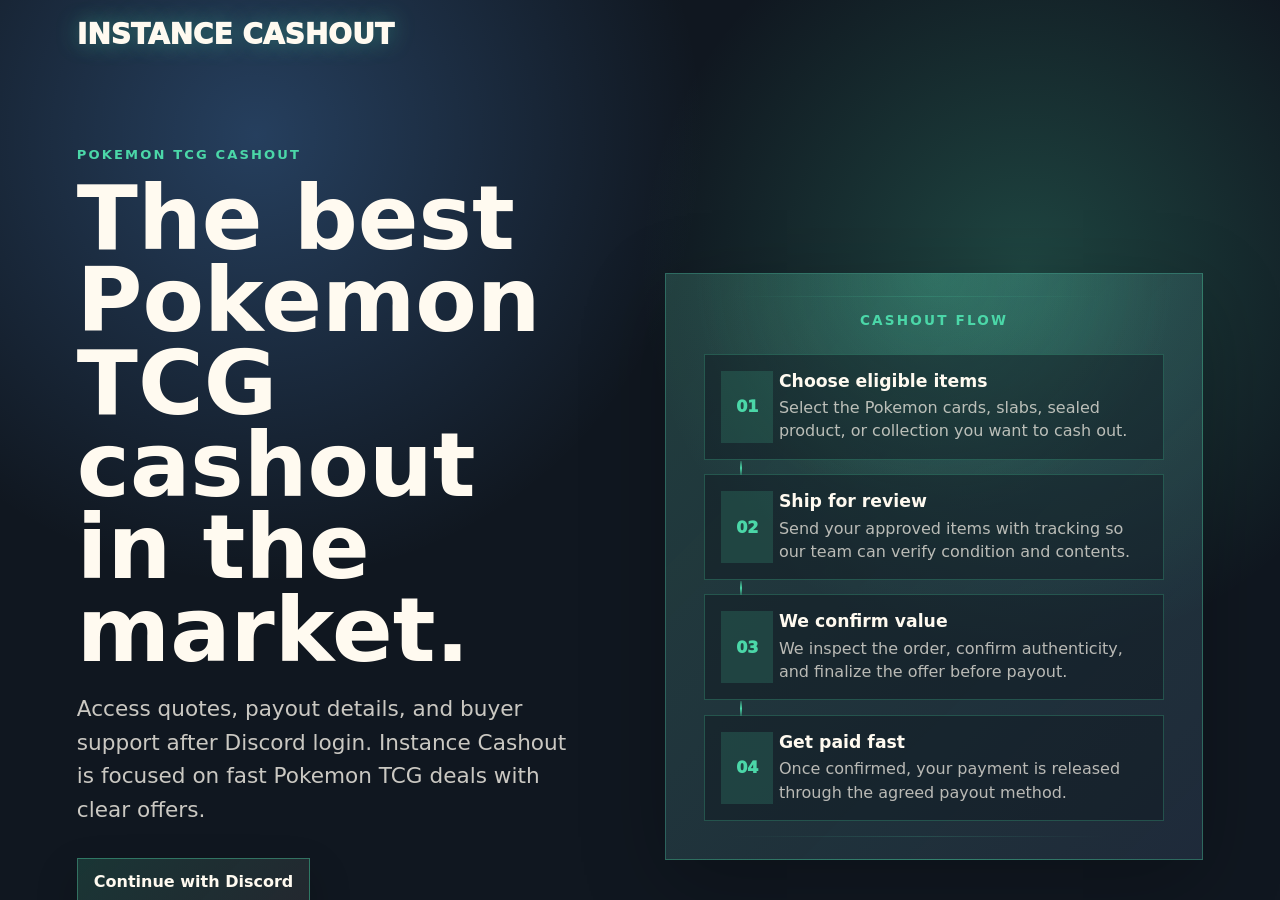
==== index.html @ a0ede812 "Add Discord account dashboard" ====
<!doctype html>
<html lang="en">
  <head>
    <meta charset="utf-8">
    <meta name="viewport" content="width=device-width, initial-scale=1">
    <title>Instance Cashout | Pokemon TCG Cashout</title>
    <meta
      name="description"
      content="Instance Cashout is built to be the best Pokemon TCG cashout in the market, with fast appraisals and clear payouts."
    >
    <link
      rel="icon"
      type="image/svg+xml"
      href="data:image/svg+xml,%3Csvg xmlns='http://www.w3.org/2000/svg' viewBox='0 0 64 64'%3E%3Crect width='64' height='64' rx='14' fill='%23101720'/%3E%3Cpath d='M18 14h22a6 6 0 0 1 6 6v28a6 6 0 0 1-6 6H18a6 6 0 0 1-6-6V20a6 6 0 0 1 6-6Z' fill='%23f2c14e'/%3E%3Cpath d='M24 10h22a6 6 0 0 1 6 6v28a6 6 0 0 1-6 6H24a6 6 0 0 1-6-6V16a6 6 0 0 1 6-6Z' fill='%234bd7a8'/%3E%3Cpath d='M27 20h16M27 31h20M27 42h12' stroke='%23101720' stroke-width='5' stroke-linecap='round'/%3E%3C/svg%3E"
    >
    <link rel="stylesheet" href="styles.css?v=19">
  </head>
  <body class="auth-locked">
    <section class="splash" id="login" aria-labelledby="loginTitle">
      <header class="splash-header">
        <a class="text-brand" href="#login" aria-label="Instance Cashout login">Instance Cashout</a>
      </header>
      <div class="splash-main">
        <div class="splash-card">
          <p class="eyebrow">Pokemon TCG cashout</p>
          <h1 id="loginTitle">The best Pokemon TCG cashout in the market.</h1>
          <p class="lead">
            Access quotes, payout details, and buyer support after Discord login.
            Instance Cashout is focused on fast Pokemon TCG deals with clear offers.
          </p>
          <button class="discord-button" id="discordLogin" type="button">
            Continue with Discord
          </button>
          <dl class="splash-metrics" aria-label="Instance Cashout community metrics">
            <div>
              <dt>2,132</dt>
              <dd>Members</dd>
            </div>
            <div>
              <dt>$2.3M</dt>
              <dd>Paid out</dd>
            </div>
          </dl>
          <p class="auth-status" id="authStatus" aria-live="polite"></p>
        </div>

        <aside class="splash-proof" aria-label="Instance Cashout flow preview">
          <div class="flow-preview">
            <p class="preview-kicker">Cashout flow</p>
            <ol class="flow-steps">
              <li>
                <span>01</span>
                <strong>Choose eligible items</strong>
                <p>Select the Pokemon cards, slabs, sealed product, or collection you want to cash out.</p>
              </li>
              <li>
                <span>02</span>
                <strong>Ship for review</strong>
                <p>Send your approved items with tracking so our team can verify condition and contents.</p>
              </li>
              <li>
                <span>03</span>
                <strong>We confirm value</strong>
                <p>We inspect the order, confirm authenticity, and finalize the offer before payout.</p>
              </li>
              <li>
                <span>04</span>
                <strong>Get paid fast</strong>
                <p>Once confirmed, your payment is released through the agreed payout method.</p>
              </li>
            </ol>
          </div>
        </aside>
      </div>
    </section>

    <header class="site-header app-shell">
      <a class="brand" href="#top" aria-label="Instance Cashout home">
        <span class="text-brand">Instance Cashout</span>
      </a>
      <nav aria-label="Primary navigation">
        <a href="#dashboard">Dashboard</a>
        <a href="#cards">Cards</a>
        <a href="#process">Process</a>
        <a href="#quote">Get a quote</a>
        <button class="logout-button" id="logoutButton" type="button">Log out</button>
      </nav>
    </header>

    <main id="top" class="app-shell">
      <section id="dashboard" class="dashboard-section">
        <div class="dashboard-heading">
          <div>
            <p class="eyebrow">Account dashboard</p>
            <h1>Welcome back, <span id="dashboardName">collector</span>.</h1>
            <p class="lead">
              Your Discord sign-in creates an Instance Cashout account on this browser.
              Quotes you prepare here stay attached to that Discord profile locally.
            </p>
          </div>
          <div class="profile-card" aria-label="Discord account">
            <img id="profileAvatar" alt="" class="profile-avatar">
            <div>
              <strong id="profileName">Discord account</strong>
              <span id="profileHandle">Not loaded yet</span>
            </div>
          </div>
        </div>

        <div class="dashboard-grid">
          <article class="dashboard-panel">
            <p class="panel-kicker">Account</p>
            <dl class="account-list">
              <div>
                <dt>Discord ID</dt>
                <dd id="accountDiscordId">Pending</dd>
              </div>
              <div>
                <dt>Account created</dt>
                <dd id="accountCreatedAt">Pending</dd>
              </div>
              <div>
                <dt>Last login</dt>
                <dd id="accountLastLogin">Pending</dd>
              </div>
            </dl>
          </article>

          <article class="dashboard-panel">
            <p class="panel-kicker">Cashout status</p>
            <div class="status-stack">
              <div>
                <strong>Account ready</strong>
                <span>Discord profile connected</span>
              </div>
              <div>
                <strong>Quote intake</strong>
                <span>Prepare a quote request below</span>
              </div>
              <div>
                <strong>Payout setup</strong>
                <span>Confirmed after item review</span>
              </div>
            </div>
          </article>

          <article class="dashboard-panel quote-history-panel">
            <div class="panel-header">
              <p class="panel-kicker">Saved quote drafts</p>
              <button class="text-button" id="clearDrafts" type="button">Clear</button>
            </div>
            <ol class="quote-history" id="quoteHistory">
              <li>No quote drafts yet.</li>
            </ol>
          </article>
        </div>
      </section>

      <section class="hero">
        <div class="hero-copy">
          <p class="eyebrow">Best Pokemon TCG cashout</p>
          <h1>The fastest way to cash out Pokemon cards.</h1>
          <p class="lead">
            Instance Cashout is built to be the best Pokemon TCG cashout in the market,
            giving collectors straight appraisals, clear offers, and quick payouts.
          </p>
          <div class="hero-actions">
            <a class="button primary" href="#quote">Start a quote</a>
            <a class="button secondary" href="#cards">See what we buy</a>
          </div>
          <dl class="stats" aria-label="Service highlights">
            <div>
              <dt>Same day</dt>
              <dd>initial review</dd>
            </div>
            <div>
              <dt>Raw or graded</dt>
              <dd>single cards and lots</dd>
            </div>
            <div>
              <dt>Clear offers</dt>
              <dd>market-based pricing</dd>
            </div>
          </dl>
        </div>

        <div class="hero-visual" aria-label="Trading cards ready for appraisal">
          <div class="counter-scene">
            <div class="cash-stack">
              <span></span><span></span><span></span><span></span>
            </div>
            <div class="slab slab-one">
              <span class="grade">10</span>
              <span class="art"></span>
            </div>
            <div class="slab slab-two">
              <span class="grade">9.5</span>
              <span class="art"></span>
            </div>
            <div class="slab slab-three">
              <span class="grade">8.5</span>
              <span class="art"></span>
            </div>
            <div class="payout-phone">
              <span class="check">&#10003;</span>
              <strong>Payout ready</strong>
              <small>$1,250.00</small>
            </div>
          </div>
        </div>
      </section>

      <section id="cards" class="section">
        <div class="section-heading">
          <p class="eyebrow">What we buy</p>
          <h2>Pokemon first, with support for other major TCG collections.</h2>
        </div>
        <div class="card-grid">
          <article class="buy-card pokemon">
            <h3>Pokemon</h3>
            <p>Vintage holos, modern chase cards, sealed boxes, slabs, promos, and full collections.</p>
          </article>
          <article class="buy-card one-piece">
            <h3>One Piece</h3>
            <p>Manga rares, leaders, alternate arts, sealed product, tournament cards, and bulk lots.</p>
          </article>
          <article class="buy-card league">
            <h3>League of Legends</h3>
            <p>Collectible cards, promos, limited releases, and related gaming-card inventory.</p>
          </article>
          <article class="buy-card magic">
            <h3>Magic</h3>
            <p>Reserved List, Commander staples, foils, graded cards, sealed boxes, and binders.</p>
          </article>
        </div>
      </section>

      <section id="process" class="process section">
        <div class="section-heading">
          <p class="eyebrow">How it works</p>
          <h2>A simple cashout flow from photos to payout.</h2>
        </div>
        <ol class="steps">
          <li>
            <span>01</span>
            <h3>Send photos</h3>
            <p>Share clear front and back photos, card names, condition notes, and any grading labels.</p>
          </li>
          <li>
            <span>02</span>
            <h3>Get an offer</h3>
            <p>We compare current market comps, condition, demand, and collection size before quoting.</p>
          </li>
          <li>
            <span>03</span>
            <h3>Cash out</h3>
            <p>Accept the offer and choose an in-person meetup or shipment review before payout.</p>
          </li>
        </ol>
      </section>

      <section id="quote" class="quote-section">
        <div>
          <p class="eyebrow">Get a quote</p>
          <h2>Tell us what you want to cash out.</h2>
          <p>
            Add the game, approximate value, and how many cards you have. The form prepares a message
            you can send from your preferred contact app.
          </p>
        </div>

        <form class="quote-form" id="quoteForm">
          <label>
            Card type
            <select id="cardType" name="cardType">
              <option>Pokemon</option>
              <option>One Piece</option>
              <option>League of Legends</option>
              <option>Magic</option>
              <option>Mixed collection</option>
            </select>
          </label>
          <label>
            Collection size
            <input id="collectionSize" name="collectionSize" type="text" placeholder="Example: 12 slabs, 80 raw cards">
          </label>
          <label>
            Estimated value
            <input id="estimatedValue" name="estimatedValue" type="text" placeholder="Example: $500-$1,000">
          </label>
          <label>
            Notes
            <textarea id="notes" name="notes" rows="4" placeholder="List standout cards, condition, grades, or sealed items."></textarea>
          </label>
          <button class="button primary" type="submit">Prepare message</button>
          <output id="messageOutput" class="message-output" aria-live="polite"></output>
        </form>
      </section>
    </main>

    <script src="script.js"></script>
  </body>
</html>
---- styles.css ----
:root {
  --ink: #101720;
  --panel: #172231;
  --muted: #657184;
  --paper: #f6f2ea;
  --line: rgba(16, 23, 32, 0.16);
  --gold: #f2c14e;
  --green: #4bd7a8;
  --red: #f06a5b;
  --blue: #5ea7ff;
  --white: #fffaf0;
  color: var(--ink);
  font-family: Inter, ui-sans-serif, system-ui, -apple-system, BlinkMacSystemFont, "Segoe UI", sans-serif;
  font-size: 16px;
}

* {
  box-sizing: border-box;
}

html {
  scroll-behavior: smooth;
}

body {
  margin: 0;
  background:
    radial-gradient(circle at top left, rgba(75, 215, 168, 0.22), transparent 30rem),
    linear-gradient(180deg, #fffaf0 0%, #f6f2ea 48%, #101720 48%, #101720 100%);
}

body.auth-locked {
  background:
    radial-gradient(circle at 20% 15%, rgba(94, 167, 255, 0.28), transparent 28rem),
    radial-gradient(circle at 80% 30%, rgba(75, 215, 168, 0.24), transparent 24rem),
    #101720;
  height: 100vh;
  overflow: hidden;
}

a {
  color: inherit;
  text-decoration: none;
}

.app-shell {
  display: block;
}

body.auth-locked .app-shell {
  display: none;
}

.splash {
  align-items: flex-start;
  color: var(--white);
  display: none;
  flex-direction: column;
  height: 100vh;
  overflow: hidden;
  padding: 1.15rem 6vw 6vw;
}

body.auth-locked .splash {
  display: flex;
}

.splash-header {
  align-items: center;
  display: flex;
  gap: clamp(1rem, 4vw, 3rem);
  justify-content: flex-start;
  margin-bottom: clamp(3rem, 8vw, 6rem);
  width: 100%;
}

.splash-main {
  align-items: center;
  display: grid;
  flex: 1;
  gap: clamp(3rem, 6vw, 6rem);
  grid-template-columns: minmax(0, 0.95fr) minmax(420px, 1fr);
  width: 100%;
}

.splash-card {
  max-width: 820px;
}

.splash .eyebrow {
  color: var(--green);
}

.splash h1 {
  max-width: 12ch;
}

.splash .lead {
  color: rgba(255, 250, 240, 0.78);
  margin-bottom: 2rem;
}

.splash-metrics {
  display: grid;
  gap: 0.8rem;
  grid-template-columns: repeat(2, minmax(0, 150px));
  margin: 1.25rem 0 0;
}

.splash-metrics div {
  border-left: 3px solid var(--green);
  padding-left: 0.85rem;
}

.splash-metrics dt {
  color: var(--white);
  font-size: 1.35rem;
  font-weight: 950;
}

.splash-metrics dd {
  color: rgba(255, 250, 240, 0.62);
  font-size: 0.9rem;
  margin: 0.15rem 0 0;
}

.splash-proof {
  align-self: center;
  align-items: center;
  display: flex;
  justify-content: center;
  justify-self: center;
  max-width: 760px;
  min-height: 560px;
  width: 100%;
}

.flow-preview {
  background:
    radial-gradient(circle at top, rgba(75, 215, 168, 0.2), transparent 15rem),
    linear-gradient(135deg, rgba(75, 215, 168, 0.16), rgba(94, 167, 255, 0.08)),
    rgba(255, 250, 240, 0.04);
  border: 1px solid rgba(75, 215, 168, 0.32);
  box-shadow: 0 24px 80px rgba(0, 0, 0, 0.24);
  min-height: 520px;
  overflow: hidden;
  padding: clamp(1.6rem, 3vw, 2.5rem);
  position: relative;
  width: min(100%, 620px);
}

.flow-preview::before,
.flow-preview::after {
  background: linear-gradient(90deg, transparent, rgba(75, 215, 168, 0.22), transparent);
  content: "";
  height: 1px;
  left: 12%;
  opacity: 0.8;
  position: absolute;
  right: 18%;
}

.flow-preview::before {
  top: 1.4rem;
}

.flow-preview::after {
  bottom: 1.4rem;
}

.preview-kicker {
  color: var(--green);
  font-size: 0.85rem;
  font-weight: 900;
  letter-spacing: 0.16em;
  margin: 0 0 1.6rem;
  text-align: center;
  text-transform: uppercase;
}

.flow-steps {
  counter-reset: flow;
  display: grid;
  gap: 0.9rem;
  list-style: none;
  margin: 0;
  padding: 0;
}

.flow-steps li {
  background: rgba(16, 23, 32, 0.48);
  border: 1px solid rgba(75, 215, 168, 0.26);
  display: grid;
  gap: 0.35rem;
  grid-template-columns: 52px minmax(0, 1fr);
  padding: 1rem;
  position: relative;
  animation: flowStepPulse 8s ease-in-out infinite;
}

.flow-steps li + li::before {
  background: linear-gradient(180deg, rgba(75, 215, 168, 0.2), var(--green), rgba(75, 215, 168, 0.2));
  content: "";
  height: 0.9rem;
  left: 35px;
  position: absolute;
  top: -0.9rem;
  width: 2px;
  animation: flowConnectorPulse 8s ease-in-out infinite;
}

.flow-steps span {
  align-items: center;
  background: rgba(75, 215, 168, 0.16);
  color: var(--green);
  display: flex;
  font-weight: 950;
  grid-row: span 2;
  justify-content: center;
  min-height: 52px;
  transition: background 160ms ease, color 160ms ease;
}

.flow-steps strong {
  color: var(--white);
  font-size: 1.08rem;
}

.flow-steps p {
  color: rgba(255, 250, 240, 0.7);
  line-height: 1.45;
  margin: 0;
}

.flow-steps li:nth-child(2),
.flow-steps li:nth-child(2)::before {
  animation-delay: 2s;
}

.flow-steps li:nth-child(3),
.flow-steps li:nth-child(3)::before {
  animation-delay: 4s;
}

.flow-steps li:nth-child(4),
.flow-steps li:nth-child(4)::before {
  animation-delay: 6s;
}

@keyframes flowStepPulse {
  0%,
  18% {
    background: rgba(75, 215, 168, 0.16);
    border-color: rgba(75, 215, 168, 0.82);
    box-shadow: 0 0 34px rgba(75, 215, 168, 0.12);
    transform: translateX(0);
  }

  24%,
  100% {
    background: rgba(16, 23, 32, 0.48);
    border-color: rgba(75, 215, 168, 0.26);
    box-shadow: none;
    transform: translateX(0);
  }
}

@keyframes flowConnectorPulse {
  0%,
  18% {
    opacity: 1;
    box-shadow: 0 0 18px rgba(75, 215, 168, 0.45);
  }

  24%,
  100% {
    opacity: 0.55;
    box-shadow: none;
  }
}

@media (prefers-reduced-motion: reduce) {
  .flow-steps li,
  .flow-steps li + li::before {
    animation: none;
  }
}
.discord-button {
  align-items: center;
  background:
    linear-gradient(135deg, rgba(75, 215, 168, 0.16), rgba(255, 250, 240, 0.08)),
    rgba(16, 23, 32, 0.9);
  border: 1px solid rgba(75, 215, 168, 0.42);
  box-shadow: 0 18px 42px rgba(0, 0, 0, 0.24);
  color: var(--white);
  cursor: pointer;
  display: inline-flex;
  font: inherit;
  font-weight: 900;
  gap: 0.75rem;
  justify-content: center;
  min-height: 48px;
  overflow: hidden;
  padding: 0.75rem 1rem;
  position: relative;
  transition: border-color 160ms ease, box-shadow 160ms ease, transform 160ms ease;
}

.discord-button::after {
  background:
    linear-gradient(90deg, transparent, rgba(75, 215, 168, 0.18), transparent),
    rgba(255, 255, 255, 0.04);
  content: "";
  inset: 0;
  opacity: 0;
  position: absolute;
  transition: opacity 160ms ease;
}

.discord-button:hover::after,
.discord-button:focus-visible::after,
.discord-button.is-selected::after {
  opacity: 1;
}

.discord-button:hover {
  border-color: rgba(75, 215, 168, 0.82);
  box-shadow: 0 22px 50px rgba(75, 215, 168, 0.16);
}

.discord-button:active {
  transform: translateY(1px);
}

.discord-button:active::after {
  background: rgba(75, 215, 168, 0.16);
  opacity: 1;
}

.discord-button > * {
  position: relative;
  z-index: 1;
}

.auth-status {
  color: rgba(255, 250, 240, 0.72);
  line-height: 1.55;
  margin: 1rem 0 0;
  max-width: 56ch;
}

.site-header {
  align-items: center;
  background: rgba(255, 250, 240, 0.9);
  border-bottom: 1px solid var(--line);
  backdrop-filter: blur(16px);
  display: flex;
  gap: clamp(1.2rem, 4vw, 3rem);
  justify-content: flex-start;
  min-height: 72px;
  padding: 0.6rem 6vw;
  position: sticky;
  top: 0;
  z-index: 10;
}

.brand {
  align-items: center;
  display: inline-flex;
  font-weight: 800;
  gap: 0.75rem;
  flex: 0 0 auto;
}

.text-brand {
  color: var(--ink);
  font-size: clamp(1.25rem, 2.4vw, 1.75rem);
  font-weight: 950;
  letter-spacing: 0;
  text-transform: uppercase;
}

.splash-header .text-brand {
  color: var(--white);
  text-shadow: 0 0 22px rgba(75, 215, 168, 0.45);
}

.brand-mark {
  align-items: center;
  background: var(--ink);
  border: 2px solid var(--gold);
  color: var(--gold);
  display: inline-flex;
  height: 40px;
  justify-content: center;
  width: 40px;
}

nav {
  align-items: center;
  display: flex;
  gap: clamp(0.9rem, 2vw, 1.5rem);
}

nav a {
  color: #344054;
  font-weight: 700;
  font-size: 0.95rem;
}

.logout-button {
  background: transparent;
  border: 0;
  color: #344054;
  cursor: pointer;
  font: inherit;
  font-size: 0.95rem;
  font-weight: 700;
  padding: 0;
}

.dashboard-section {
  background:
    linear-gradient(180deg, rgba(255, 250, 240, 0.96), rgba(246, 242, 234, 0.98)),
    var(--paper);
  padding: clamp(3rem, 6vw, 5rem) 6vw;
}

.dashboard-heading {
  align-items: end;
  display: grid;
  gap: 2rem;
  grid-template-columns: minmax(0, 1fr) minmax(280px, 360px);
}

.dashboard-heading h1 {
  font-size: clamp(2.4rem, 5vw, 4.8rem);
  max-width: 14ch;
}

.profile-card {
  align-items: center;
  background: var(--white);
  border: 1px solid var(--line);
  display: flex;
  gap: 1rem;
  min-height: 104px;
  padding: 1rem;
}

.profile-avatar {
  background: var(--ink);
  border: 3px solid var(--green);
  border-radius: 50%;
  height: 72px;
  object-fit: cover;
  width: 72px;
}

.profile-card strong,
.profile-card span {
  display: block;
}

.profile-card strong {
  font-size: 1.1rem;
}

.profile-card span {
  color: var(--muted);
  margin-top: 0.25rem;
  overflow-wrap: anywhere;
}

.dashboard-grid {
  display: grid;
  gap: 1rem;
  grid-template-columns: minmax(0, 0.9fr) minmax(0, 0.9fr) minmax(320px, 1.2fr);
  margin-top: 2rem;
}

.dashboard-panel {
  background: var(--white);
  border: 1px solid var(--line);
  min-height: 260px;
  padding: 1.25rem;
}

.panel-kicker {
  color: #b26019;
  font-size: 0.78rem;
  font-weight: 950;
  letter-spacing: 0.16em;
  margin-bottom: 1rem;
  text-transform: uppercase;
}

.panel-header {
  align-items: center;
  display: flex;
  gap: 1rem;
  justify-content: space-between;
}

.text-button {
  background: transparent;
  border: 0;
  color: #344054;
  cursor: pointer;
  font: inherit;
  font-size: 0.9rem;
  font-weight: 900;
  padding: 0;
}

.account-list {
  display: grid;
  gap: 1rem;
  margin: 0;
}

.account-list div {
  border-left: 4px solid var(--green);
  padding-left: 0.9rem;
}

.account-list dt {
  color: var(--muted);
  font-size: 0.82rem;
  font-weight: 900;
  text-transform: uppercase;
}

.account-list dd {
  font-weight: 900;
  margin: 0.25rem 0 0;
  overflow-wrap: anywhere;
}

.status-stack {
  display: grid;
  gap: 0.85rem;
}

.status-stack div {
  background: #eef8f4;
  border: 1px solid rgba(75, 215, 168, 0.34);
  padding: 0.95rem;
}

.status-stack strong,
.status-stack span {
  display: block;
}

.status-stack span {
  color: #344054;
  line-height: 1.45;
  margin-top: 0.25rem;
}

.quote-history {
  display: grid;
  gap: 0.75rem;
  list-style: none;
  margin: 0;
  padding: 0;
}

.quote-history li {
  background: #f8fafc;
  border: 1px solid rgba(16, 23, 32, 0.1);
  color: var(--muted);
  line-height: 1.45;
  padding: 0.85rem;
}

.quote-history strong,
.quote-history span {
  display: block;
}

.quote-history strong {
  color: var(--ink);
  margin-bottom: 0.25rem;
}

.hero {
  display: grid;
  gap: clamp(2rem, 5vw, 5rem);
  grid-template-columns: minmax(0, 1fr) minmax(320px, 0.92fr);
  min-height: calc(100vh - 72px);
  padding: clamp(3rem, 7vw, 6rem) 6vw 4rem;
}

.hero-copy {
  align-self: center;
  max-width: 720px;
}

.eyebrow {
  color: #b26019;
  font-size: 0.82rem;
  font-weight: 900;
  letter-spacing: 0.16em;
  margin: 0 0 0.9rem;
  text-transform: uppercase;
}

h1,
h2,
h3,
p {
  margin-top: 0;
}

h1 {
  font-size: clamp(3rem, 7vw, 6.6rem);
  letter-spacing: 0;
  line-height: 0.92;
  margin-bottom: 1.3rem;
}

h2 {
  font-size: clamp(2rem, 4vw, 3.8rem);
  line-height: 1;
  margin-bottom: 1rem;
}

h3 {
  font-size: 1.25rem;
  margin-bottom: 0.65rem;
}

.lead {
  color: #344054;
  font-size: clamp(1.08rem, 2vw, 1.35rem);
  line-height: 1.55;
  max-width: 58ch;
}

.hero-actions {
  display: flex;
  flex-wrap: wrap;
  gap: 0.85rem;
  margin: 2rem 0;
}

.button {
  border: 2px solid var(--ink);
  display: inline-flex;
  font-weight: 900;
  justify-content: center;
  min-height: 48px;
  padding: 0.85rem 1.1rem;
}

.button.primary {
  background: var(--ink);
  color: var(--white);
}

.button.secondary {
  background: transparent;
}

.stats {
  display: grid;
  gap: 0.9rem;
  grid-template-columns: repeat(3, minmax(0, 1fr));
  margin: 0;
  max-width: 640px;
}

.stats div {
  border-left: 4px solid var(--gold);
  padding-left: 0.9rem;
}

.stats dt {
  font-weight: 900;
}

.stats dd {
  color: var(--muted);
  margin: 0.25rem 0 0;
}

.hero-visual {
  align-items: center;
  display: flex;
  min-height: 520px;
}

.counter-scene {
  aspect-ratio: 4 / 5;
  background:
    linear-gradient(135deg, rgba(255, 255, 255, 0.3), rgba(255, 255, 255, 0)),
    linear-gradient(160deg, #253349, #101720 54%, #0b1018);
  border: 1px solid rgba(255, 255, 255, 0.18);
  box-shadow: 0 30px 80px rgba(16, 23, 32, 0.32);
  overflow: hidden;
  position: relative;
  width: min(100%, 560px);
}

.counter-scene::before {
  background:
    linear-gradient(90deg, transparent, rgba(255, 255, 255, 0.08), transparent),
    repeating-linear-gradient(90deg, rgba(255, 255, 255, 0.06) 0 1px, transparent 1px 76px);
  content: "";
  inset: 0;
  position: absolute;
}

.slab {
  background: rgba(255, 255, 255, 0.82);
  border: 8px solid rgba(255, 255, 255, 0.35);
  box-shadow: 0 18px 36px rgba(0, 0, 0, 0.35);
  height: 48%;
  padding: 0.55rem;
  position: absolute;
  width: 31%;
}

.slab .grade {
  background: #fff;
  border-bottom: 3px solid var(--red);
  display: block;
  font-weight: 900;
  padding: 0.28rem 0.4rem;
  text-align: right;
}

.slab .art {
  background:
    radial-gradient(circle at 35% 30%, rgba(255, 255, 255, 0.7), transparent 22%),
    linear-gradient(135deg, var(--blue), var(--green) 45%, var(--gold));
  display: block;
  height: calc(100% - 2.1rem);
  margin-top: 0.45rem;
}

.slab-one {
  left: 7%;
  top: 19%;
  transform: rotate(-9deg);
}

.slab-two {
  left: 34%;
  top: 11%;
  transform: rotate(4deg);
}

.slab-three {
  right: 8%;
  top: 24%;
  transform: rotate(10deg);
}

.cash-stack {
  bottom: 13%;
  left: 8%;
  position: absolute;
  width: 44%;
}

.cash-stack span {
  background: linear-gradient(90deg, #c8e6c9, #f8fff1 48%, #8fb996);
  border: 2px solid rgba(16, 23, 32, 0.18);
  display: block;
  height: 28px;
  margin-top: -8px;
}

.payout-phone {
  align-items: center;
  background: #f8fafc;
  bottom: 11%;
  box-shadow: 0 20px 48px rgba(0, 0, 0, 0.45);
  color: var(--ink);
  display: flex;
  flex-direction: column;
  gap: 0.35rem;
  justify-content: center;
  min-height: 210px;
  padding: 1rem;
  position: absolute;
  right: 9%;
  width: 29%;
}

.check {
  align-items: center;
  background: var(--green);
  border-radius: 50%;
  color: var(--ink);
  display: inline-flex;
  font-size: 1.7rem;
  font-weight: 900;
  height: 52px;
  justify-content: center;
  width: 52px;
}

.section {
  padding: 5rem 6vw;
}

.section-heading {
  max-width: 760px;
}

.card-grid {
  display: grid;
  gap: 1rem;
  grid-template-columns: repeat(4, minmax(0, 1fr));
  margin-top: 2rem;
}

.buy-card {
  background: var(--white);
  border: 1px solid var(--line);
  min-height: 240px;
  padding: 1.35rem;
  position: relative;
}

.buy-card::after {
  bottom: 1.15rem;
  content: "";
  height: 8px;
  left: 1.35rem;
  position: absolute;
  width: 70px;
}

.buy-card p,
.steps p,
.quote-section p {
  color: var(--muted);
  line-height: 1.6;
}

.pokemon::after { background: var(--gold); }
.one-piece::after { background: var(--red); }
.league::after { background: var(--blue); }
.magic::after { background: var(--green); }

.process {
  background: var(--ink);
  color: var(--white);
}

.process .eyebrow {
  color: var(--gold);
}

.steps {
  display: grid;
  gap: 1rem;
  grid-template-columns: repeat(3, minmax(0, 1fr));
  list-style: none;
  margin: 2rem 0 0;
  padding: 0;
}

.steps li {
  border: 1px solid rgba(255, 255, 255, 0.16);
  min-height: 230px;
  padding: 1.35rem;
}

.steps span {
  color: var(--gold);
  display: block;
  font-weight: 900;
  margin-bottom: 2.5rem;
}

.quote-section {
  background: var(--paper);
  display: grid;
  gap: 3rem;
  grid-template-columns: minmax(0, 0.8fr) minmax(320px, 1fr);
  padding: 5rem 6vw;
}

.quote-form {
  background: var(--white);
  border: 1px solid var(--line);
  display: grid;
  gap: 1rem;
  padding: clamp(1.2rem, 3vw, 2rem);
}

label {
  color: #344054;
  display: grid;
  font-weight: 800;
  gap: 0.45rem;
}

input,
select,
textarea {
  background: #fff;
  border: 1px solid rgba(16, 23, 32, 0.24);
  color: var(--ink);
  font: inherit;
  min-height: 46px;
  padding: 0.8rem 0.9rem;
  width: 100%;
}

textarea {
  resize: vertical;
}

.message-output {
  background: #eef8f4;
  border-left: 4px solid var(--green);
  color: #174134;
  display: none;
  line-height: 1.55;
  padding: 1rem;
  white-space: pre-wrap;
}

.message-output.visible {
  display: block;
}

@media (max-width: 960px) {
  .hero,
  .quote-section,
  .splash-main,
  .dashboard-heading {
    grid-template-columns: 1fr;
  }

  .hero {
    min-height: auto;
  }

  .hero-visual {
    min-height: 420px;
  }

  .card-grid,
  .steps,
  .dashboard-grid {
    grid-template-columns: repeat(2, minmax(0, 1fr));
  }

  .quote-history-panel {
    grid-column: 1 / -1;
  }
}

@media (max-width: 680px) {
  .site-header {
    align-items: center;
    gap: 0.9rem;
    overflow-x: auto;
    padding-bottom: 1rem;
    padding-top: 1rem;
  }

  nav {
    flex-wrap: wrap;
    gap: 0.85rem;
  }

  .splash-header {
    align-items: flex-start;
    flex-direction: column;
    margin-bottom: 3rem;
  }

  .splash-proof {
    min-height: auto;
  }

  .hero {
    padding-top: 2.5rem;
  }

  .stats,
  .card-grid,
  .steps,
  .dashboard-grid {
    grid-template-columns: 1fr;
  }

  .quote-history-panel {
    grid-column: auto;
  }

  .counter-scene {
    aspect-ratio: 1 / 1.18;
  }

  .payout-phone {
    min-height: 160px;
  }
}
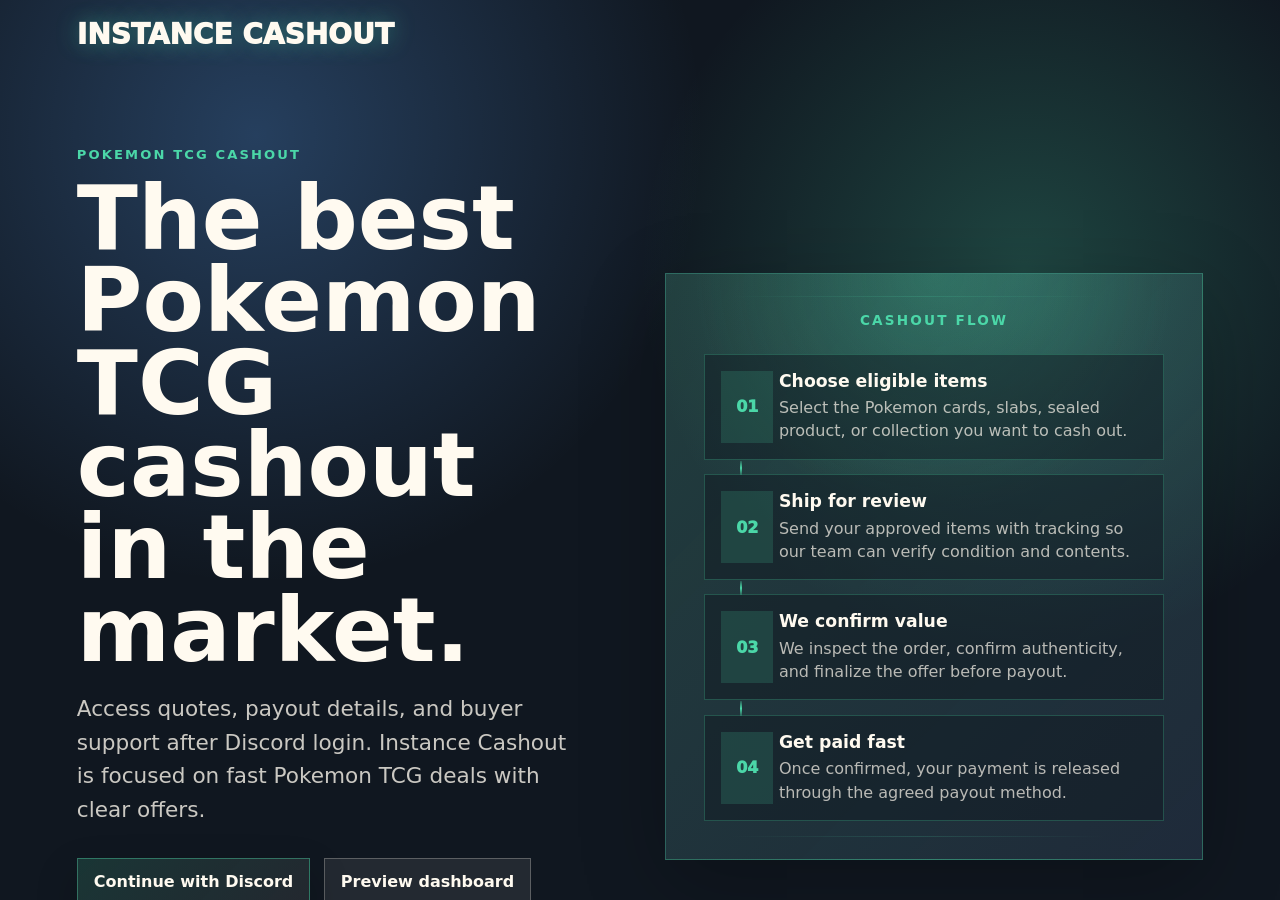
==== commit f302db82: "Add dashboard preview mode" ====
--- a/index.html
+++ b/index.html
@@ -28,9 +28,14 @@
             Access quotes, payout details, and buyer support after Discord login.
             Instance Cashout is focused on fast Pokemon TCG deals with clear offers.
           </p>
-          <button class="discord-button" id="discordLogin" type="button">
-            Continue with Discord
-          </button>
+          <div class="login-actions">
+            <button class="discord-button" id="discordLogin" type="button">
+              Continue with Discord
+            </button>
+            <button class="preview-button" id="previewDashboard" type="button">
+              Preview dashboard
+            </button>
+          </div>
           <dl class="splash-metrics" aria-label="Instance Cashout community metrics">
             <div>
               <dt>2,132</dt>
--- a/styles.css
+++ b/styles.css
@@ -285,6 +285,13 @@
     animation: none;
   }
 }
+
+.login-actions {
+  display: flex;
+  flex-wrap: wrap;
+  gap: 0.85rem;
+}
+
 .discord-button {
   align-items: center;
   background:
@@ -340,6 +347,22 @@
 .discord-button > * {
   position: relative;
   z-index: 1;
+}
+
+.preview-button {
+  background: rgba(255, 250, 240, 0.08);
+  border: 1px solid rgba(255, 250, 240, 0.26);
+  color: var(--white);
+  cursor: pointer;
+  font: inherit;
+  font-weight: 900;
+  min-height: 48px;
+  padding: 0.75rem 1rem;
+}
+
+.preview-button:hover,
+.preview-button:focus-visible {
+  border-color: rgba(255, 250, 240, 0.56);
 }
 
 .auth-status {
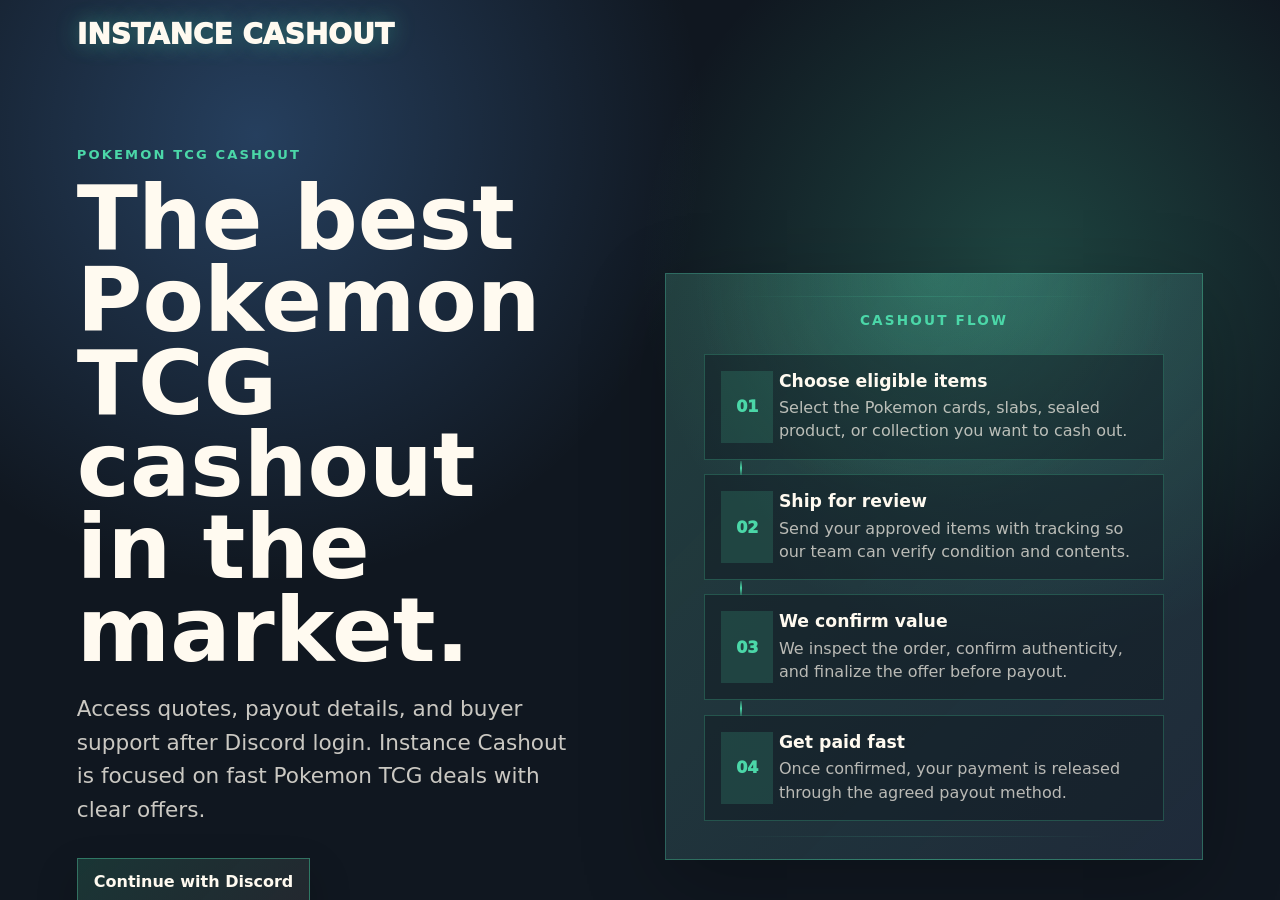
==== commit 764df03c: "Move dashboard to standalone page" ====
--- a/index.html
+++ b/index.html
@@ -13,7 +13,7 @@
       type="image/svg+xml"
       href="data:image/svg+xml,%3Csvg xmlns='http://www.w3.org/2000/svg' viewBox='0 0 64 64'%3E%3Crect width='64' height='64' rx='14' fill='%23101720'/%3E%3Cpath d='M18 14h22a6 6 0 0 1 6 6v28a6 6 0 0 1-6 6H18a6 6 0 0 1-6-6V20a6 6 0 0 1 6-6Z' fill='%23f2c14e'/%3E%3Cpath d='M24 10h22a6 6 0 0 1 6 6v28a6 6 0 0 1-6 6H24a6 6 0 0 1-6-6V16a6 6 0 0 1 6-6Z' fill='%234bd7a8'/%3E%3Cpath d='M27 20h16M27 31h20M27 42h12' stroke='%23101720' stroke-width='5' stroke-linecap='round'/%3E%3C/svg%3E"
     >
-    <link rel="stylesheet" href="styles.css?v=19">
+    <link rel="stylesheet" href="styles.css?v=20">
   </head>
   <body class="auth-locked">
     <section class="splash" id="login" aria-labelledby="loginTitle">
@@ -28,14 +28,9 @@
             Access quotes, payout details, and buyer support after Discord login.
             Instance Cashout is focused on fast Pokemon TCG deals with clear offers.
           </p>
-          <div class="login-actions">
-            <button class="discord-button" id="discordLogin" type="button">
-              Continue with Discord
-            </button>
-            <button class="preview-button" id="previewDashboard" type="button">
-              Preview dashboard
-            </button>
-          </div>
+          <button class="discord-button" id="discordLogin" type="button">
+            Continue with Discord
+          </button>
           <dl class="splash-metrics" aria-label="Instance Cashout community metrics">
             <div>
               <dt>2,132</dt>
@@ -84,7 +79,6 @@
         <span class="text-brand">Instance Cashout</span>
       </a>
       <nav aria-label="Primary navigation">
-        <a href="#dashboard">Dashboard</a>
         <a href="#cards">Cards</a>
         <a href="#process">Process</a>
         <a href="#quote">Get a quote</a>
@@ -93,74 +87,6 @@
     </header>
 
     <main id="top" class="app-shell">
-      <section id="dashboard" class="dashboard-section">
-        <div class="dashboard-heading">
-          <div>
-            <p class="eyebrow">Account dashboard</p>
-            <h1>Welcome back, <span id="dashboardName">collector</span>.</h1>
-            <p class="lead">
-              Your Discord sign-in creates an Instance Cashout account on this browser.
-              Quotes you prepare here stay attached to that Discord profile locally.
-            </p>
-          </div>
-          <div class="profile-card" aria-label="Discord account">
-            <img id="profileAvatar" alt="" class="profile-avatar">
-            <div>
-              <strong id="profileName">Discord account</strong>
-              <span id="profileHandle">Not loaded yet</span>
-            </div>
-          </div>
-        </div>
-
-        <div class="dashboard-grid">
-          <article class="dashboard-panel">
-            <p class="panel-kicker">Account</p>
-            <dl class="account-list">
-              <div>
-                <dt>Discord ID</dt>
-                <dd id="accountDiscordId">Pending</dd>
-              </div>
-              <div>
-                <dt>Account created</dt>
-                <dd id="accountCreatedAt">Pending</dd>
-              </div>
-              <div>
-                <dt>Last login</dt>
-                <dd id="accountLastLogin">Pending</dd>
-              </div>
-            </dl>
-          </article>
-
-          <article class="dashboard-panel">
-            <p class="panel-kicker">Cashout status</p>
-            <div class="status-stack">
-              <div>
-                <strong>Account ready</strong>
-                <span>Discord profile connected</span>
-              </div>
-              <div>
-                <strong>Quote intake</strong>
-                <span>Prepare a quote request below</span>
-              </div>
-              <div>
-                <strong>Payout setup</strong>
-                <span>Confirmed after item review</span>
-              </div>
-            </div>
-          </article>
-
-          <article class="dashboard-panel quote-history-panel">
-            <div class="panel-header">
-              <p class="panel-kicker">Saved quote drafts</p>
-              <button class="text-button" id="clearDrafts" type="button">Clear</button>
-            </div>
-            <ol class="quote-history" id="quoteHistory">
-              <li>No quote drafts yet.</li>
-            </ol>
-          </article>
-        </div>
-      </section>
-
       <section class="hero">
         <div class="hero-copy">
           <p class="eyebrow">Best Pokemon TCG cashout</p>
--- a/styles.css
+++ b/styles.css
@@ -284,12 +284,6 @@
   .flow-steps li + li::before {
     animation: none;
   }
-}
-
-.login-actions {
-  display: flex;
-  flex-wrap: wrap;
-  gap: 0.85rem;
 }
 
 .discord-button {
@@ -349,22 +343,6 @@
   z-index: 1;
 }
 
-.preview-button {
-  background: rgba(255, 250, 240, 0.08);
-  border: 1px solid rgba(255, 250, 240, 0.26);
-  color: var(--white);
-  cursor: pointer;
-  font: inherit;
-  font-weight: 900;
-  min-height: 48px;
-  padding: 0.75rem 1rem;
-}
-
-.preview-button:hover,
-.preview-button:focus-visible {
-  border-color: rgba(255, 250, 240, 0.56);
-}
-
 .auth-status {
   color: rgba(255, 250, 240, 0.72);
   line-height: 1.55;
@@ -606,6 +584,20 @@
 .quote-history strong {
   color: var(--ink);
   margin-bottom: 0.25rem;
+}
+
+.dashboard-empty {
+  background: #eef8f4;
+  border-left: 4px solid var(--green);
+  color: #174134;
+  display: none;
+  line-height: 1.55;
+  margin: 1.25rem 0 0;
+  padding: 1rem;
+}
+
+.dashboard-empty.visible {
+  display: block;
 }
 
 .hero {
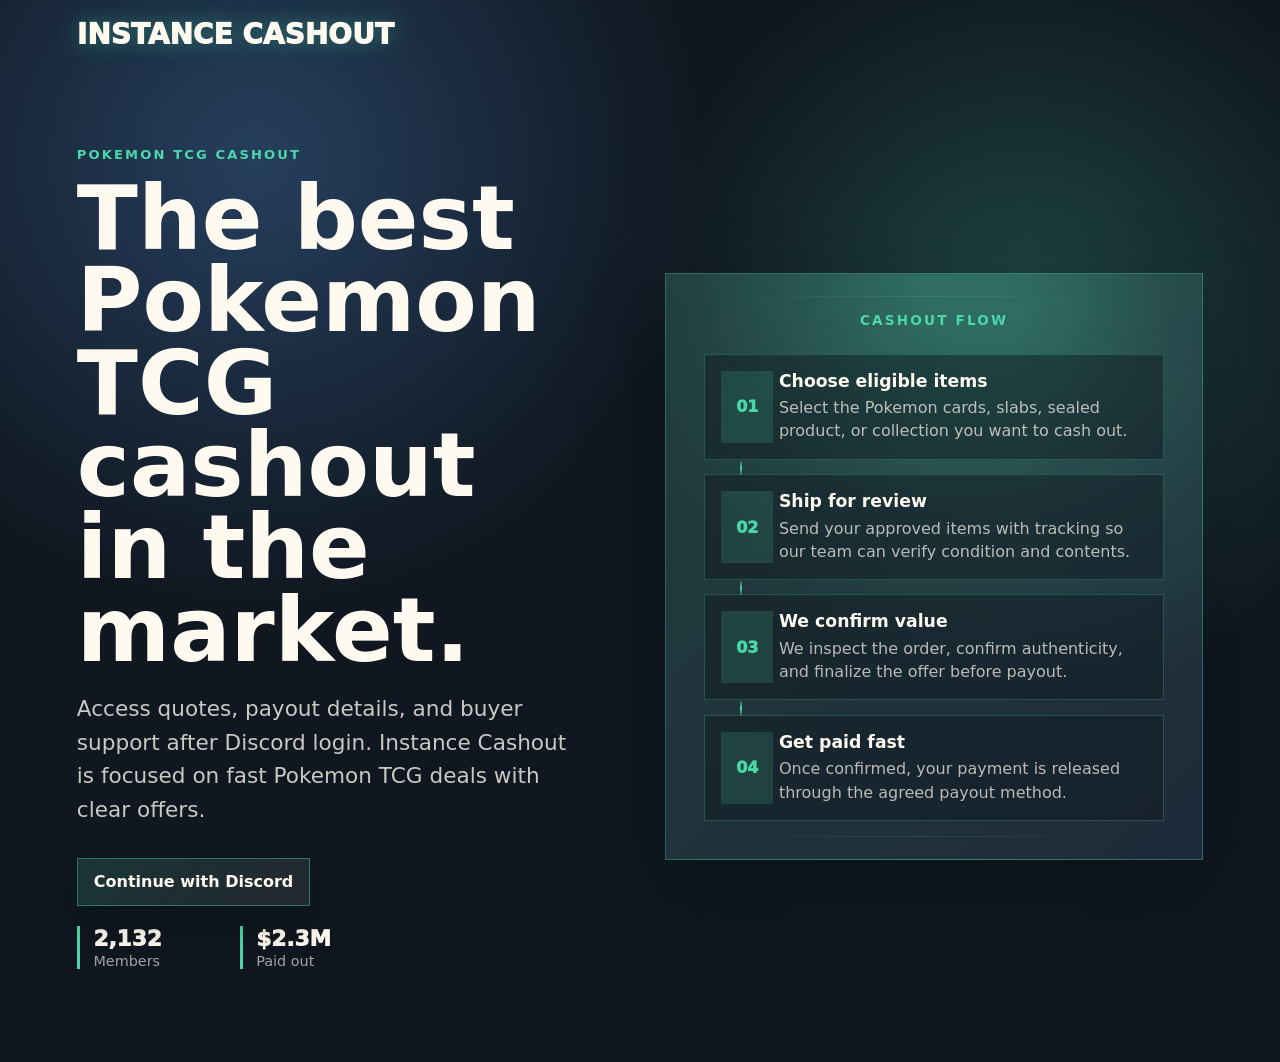
==== commit cf85821d: "Let the login page scroll on phones; keep cashout steps on one row The splash was locked to one scre" ====
--- a/index.html
+++ b/index.html
@@ -13,7 +13,7 @@
       type="image/svg+xml"
       href="data:image/svg+xml,%3Csvg xmlns='http://www.w3.org/2000/svg' viewBox='0 0 64 64'%3E%3Crect width='64' height='64' rx='14' fill='%23101720'/%3E%3Cpath d='M18 14h22a6 6 0 0 1 6 6v28a6 6 0 0 1-6 6H18a6 6 0 0 1-6-6V20a6 6 0 0 1 6-6Z' fill='%23f2c14e'/%3E%3Cpath d='M24 10h22a6 6 0 0 1 6 6v28a6 6 0 0 1-6 6H24a6 6 0 0 1-6-6V16a6 6 0 0 1 6-6Z' fill='%234bd7a8'/%3E%3Cpath d='M27 20h16M27 31h20M27 42h12' stroke='%23101720' stroke-width='5' stroke-linecap='round'/%3E%3C/svg%3E"
     >
-    <link rel="stylesheet" href="styles.css?v=20">
+    <link rel="stylesheet" href="styles.css?v=21">
   </head>
   <body class="auth-locked">
     <section class="splash" id="login" aria-labelledby="loginTitle">
@@ -74,161 +74,6 @@
       </div>
     </section>
 
-    <header class="site-header app-shell">
-      <a class="brand" href="#top" aria-label="Instance Cashout home">
-        <span class="text-brand">Instance Cashout</span>
-      </a>
-      <nav aria-label="Primary navigation">
-        <a href="#cards">Cards</a>
-        <a href="#process">Process</a>
-        <a href="#quote">Get a quote</a>
-        <button class="logout-button" id="logoutButton" type="button">Log out</button>
-      </nav>
-    </header>
-
-    <main id="top" class="app-shell">
-      <section class="hero">
-        <div class="hero-copy">
-          <p class="eyebrow">Best Pokemon TCG cashout</p>
-          <h1>The fastest way to cash out Pokemon cards.</h1>
-          <p class="lead">
-            Instance Cashout is built to be the best Pokemon TCG cashout in the market,
-            giving collectors straight appraisals, clear offers, and quick payouts.
-          </p>
-          <div class="hero-actions">
-            <a class="button primary" href="#quote">Start a quote</a>
-            <a class="button secondary" href="#cards">See what we buy</a>
-          </div>
-          <dl class="stats" aria-label="Service highlights">
-            <div>
-              <dt>Same day</dt>
-              <dd>initial review</dd>
-            </div>
-            <div>
-              <dt>Raw or graded</dt>
-              <dd>single cards and lots</dd>
-            </div>
-            <div>
-              <dt>Clear offers</dt>
-              <dd>market-based pricing</dd>
-            </div>
-          </dl>
-        </div>
-
-        <div class="hero-visual" aria-label="Trading cards ready for appraisal">
-          <div class="counter-scene">
-            <div class="cash-stack">
-              <span></span><span></span><span></span><span></span>
-            </div>
-            <div class="slab slab-one">
-              <span class="grade">10</span>
-              <span class="art"></span>
-            </div>
-            <div class="slab slab-two">
-              <span class="grade">9.5</span>
-              <span class="art"></span>
-            </div>
-            <div class="slab slab-three">
-              <span class="grade">8.5</span>
-              <span class="art"></span>
-            </div>
-            <div class="payout-phone">
-              <span class="check">&#10003;</span>
-              <strong>Payout ready</strong>
-              <small>$1,250.00</small>
-            </div>
-          </div>
-        </div>
-      </section>
-
-      <section id="cards" class="section">
-        <div class="section-heading">
-          <p class="eyebrow">What we buy</p>
-          <h2>Pokemon first, with support for other major TCG collections.</h2>
-        </div>
-        <div class="card-grid">
-          <article class="buy-card pokemon">
-            <h3>Pokemon</h3>
-            <p>Vintage holos, modern chase cards, sealed boxes, slabs, promos, and full collections.</p>
-          </article>
-          <article class="buy-card one-piece">
-            <h3>One Piece</h3>
-            <p>Manga rares, leaders, alternate arts, sealed product, tournament cards, and bulk lots.</p>
-          </article>
-          <article class="buy-card league">
-            <h3>League of Legends</h3>
-            <p>Collectible cards, promos, limited releases, and related gaming-card inventory.</p>
-          </article>
-          <article class="buy-card magic">
-            <h3>Magic</h3>
-            <p>Reserved List, Commander staples, foils, graded cards, sealed boxes, and binders.</p>
-          </article>
-        </div>
-      </section>
-
-      <section id="process" class="process section">
-        <div class="section-heading">
-          <p class="eyebrow">How it works</p>
-          <h2>A simple cashout flow from photos to payout.</h2>
-        </div>
-        <ol class="steps">
-          <li>
-            <span>01</span>
-            <h3>Send photos</h3>
-            <p>Share clear front and back photos, card names, condition notes, and any grading labels.</p>
-          </li>
-          <li>
-            <span>02</span>
-            <h3>Get an offer</h3>
-            <p>We compare current market comps, condition, demand, and collection size before quoting.</p>
-          </li>
-          <li>
-            <span>03</span>
-            <h3>Cash out</h3>
-            <p>Accept the offer and choose an in-person meetup or shipment review before payout.</p>
-          </li>
-        </ol>
-      </section>
-
-      <section id="quote" class="quote-section">
-        <div>
-          <p class="eyebrow">Get a quote</p>
-          <h2>Tell us what you want to cash out.</h2>
-          <p>
-            Add the game, approximate value, and how many cards you have. The form prepares a message
-            you can send from your preferred contact app.
-          </p>
-        </div>
-
-        <form class="quote-form" id="quoteForm">
-          <label>
-            Card type
-            <select id="cardType" name="cardType">
-              <option>Pokemon</option>
-              <option>One Piece</option>
-              <option>League of Legends</option>
-              <option>Magic</option>
-              <option>Mixed collection</option>
-            </select>
-          </label>
-          <label>
-            Collection size
-            <input id="collectionSize" name="collectionSize" type="text" placeholder="Example: 12 slabs, 80 raw cards">
-          </label>
-          <label>
-            Estimated value
-            <input id="estimatedValue" name="estimatedValue" type="text" placeholder="Example: $500-$1,000">
-          </label>
-          <label>
-            Notes
-            <textarea id="notes" name="notes" rows="4" placeholder="List standout cards, condition, grades, or sealed items."></textarea>
-          </label>
-          <button class="button primary" type="submit">Prepare message</button>
-          <output id="messageOutput" class="message-output" aria-live="polite"></output>
-        </form>
-      </section>
-    </main>
-
-    <script src="script.js"></script>
+    <script src="script.js?v=4"></script>
   </body>
 </html>
--- a/styles.css
+++ b/styles.css
@@ -34,8 +34,10 @@
     radial-gradient(circle at 20% 15%, rgba(94, 167, 255, 0.28), transparent 28rem),
     radial-gradient(circle at 80% 30%, rgba(75, 215, 168, 0.24), transparent 24rem),
     #101720;
-  height: 100vh;
-  overflow: hidden;
+  /* At least one screen tall, but free to grow and scroll when the content is taller (phones) */
+  min-height: 100vh;
+  min-height: 100dvh;
+  overflow-x: hidden;
 }
 
 a {
@@ -56,8 +58,9 @@
   color: var(--white);
   display: none;
   flex-direction: column;
-  height: 100vh;
-  overflow: hidden;
+  min-height: 100vh;
+  min-height: 100dvh;
+  overflow-x: hidden;
   padding: 1.15rem 6vw 6vw;
 }
 
@@ -420,176 +423,463 @@
   padding: 0;
 }
 
-.dashboard-section {
-  background:
-    linear-gradient(180deg, rgba(255, 250, 240, 0.96), rgba(246, 242, 234, 0.98)),
-    var(--paper);
-  padding: clamp(3rem, 6vw, 5rem) 6vw;
-}
-
-.dashboard-heading {
-  align-items: end;
-  display: grid;
-  gap: 2rem;
-  grid-template-columns: minmax(0, 1fr) minmax(280px, 360px);
-}
-
-.dashboard-heading h1 {
-  font-size: clamp(2.4rem, 5vw, 4.8rem);
-  max-width: 14ch;
-}
-
-.profile-card {
+body.dashboard-page {
+  background: #070a0f;
+  color: var(--white);
+  min-height: 100vh;
+}
+
+.dashboard-shell {
+  display: grid;
+  grid-template-columns: 244px minmax(0, 1fr);
+  min-height: 100vh;
+}
+
+.dashboard-sidebar {
+  background: #05070a;
+  border-right: 1px solid rgba(255, 250, 240, 0.08);
+  display: flex;
+  flex-direction: column;
+  gap: 1.4rem;
+  min-height: 100vh;
+  padding: 0.9rem;
+  position: sticky;
+  top: 0;
+}
+
+.dashboard-logo {
   align-items: center;
-  background: var(--white);
-  border: 1px solid var(--line);
-  display: flex;
-  gap: 1rem;
-  min-height: 104px;
-  padding: 1rem;
-}
-
-.profile-avatar {
-  background: var(--ink);
-  border: 3px solid var(--green);
-  border-radius: 50%;
-  height: 72px;
-  object-fit: cover;
-  width: 72px;
-}
-
-.profile-card strong,
-.profile-card span {
-  display: block;
-}
-
-.profile-card strong {
-  font-size: 1.1rem;
-}
-
-.profile-card span {
-  color: var(--muted);
-  margin-top: 0.25rem;
-  overflow-wrap: anywhere;
-}
-
-.dashboard-grid {
-  display: grid;
-  gap: 1rem;
-  grid-template-columns: minmax(0, 0.9fr) minmax(0, 0.9fr) minmax(320px, 1.2fr);
-  margin-top: 2rem;
-}
-
-.dashboard-panel {
-  background: var(--white);
-  border: 1px solid var(--line);
-  min-height: 260px;
-  padding: 1.25rem;
-}
-
-.panel-kicker {
-  color: #b26019;
-  font-size: 0.78rem;
+  display: flex;
+  gap: 0.7rem;
+  font-size: 0.95rem;
+  font-weight: 950;
+  letter-spacing: 0.08em;
+}
+
+.dashboard-logo img {
+  background: var(--green);
+  border-radius: 8px;
+  height: 32px;
+  object-fit: contain;
+  padding: 0.25rem;
+  width: 32px;
+}
+
+.dashboard-nav {
+  align-items: stretch;
+  display: flex;
+  flex: 1;
+  flex-direction: column;
+  gap: 0.25rem;
+}
+
+.dashboard-nav p {
+  color: rgba(255, 250, 240, 0.36);
+  font-size: 0.72rem;
   font-weight: 950;
   letter-spacing: 0.16em;
-  margin-bottom: 1rem;
+  margin: 1.1rem 0 0.45rem;
   text-transform: uppercase;
 }
 
-.panel-header {
+.dashboard-nav a,
+.dashboard-nav-button {
+  align-items: center;
+  background: transparent;
+  border: 1px solid transparent;
+  border-radius: 7px;
+  color: rgba(255, 250, 240, 0.82);
+  cursor: pointer;
+  display: flex;
+  font: inherit;
+  font-size: 0.9rem;
+  font-weight: 850;
+  gap: 0.65rem;
+  min-height: 38px;
+  padding: 0.55rem 0.7rem;
+  text-align: left;
+}
+
+.dashboard-nav a.active,
+.dashboard-nav a:hover,
+.dashboard-nav-button:hover {
+  background: rgba(75, 215, 168, 0.12);
+  border-color: rgba(75, 215, 168, 0.44);
+  color: var(--white);
+}
+
+.dashboard-nav span {
+  color: var(--green);
+  font-weight: 950;
+  width: 1rem;
+}
+
+.dashboard-user-card {
+  align-items: center;
+  display: flex;
+  gap: 0.65rem;
+  min-width: 0;
+  padding-top: 1rem;
+}
+
+.profile-avatar {
+  background: var(--panel);
+  border: 2px solid var(--green);
+  border-radius: 50%;
+  height: 42px;
+  object-fit: cover;
+  width: 42px;
+}
+
+.dashboard-user-card strong,
+.dashboard-user-card span {
+  display: block;
+  overflow: hidden;
+  text-overflow: ellipsis;
+  white-space: nowrap;
+}
+
+.dashboard-user-card strong {
+  color: var(--white);
+  font-size: 0.82rem;
+  max-width: 150px;
+}
+
+.dashboard-user-card span {
+  color: rgba(255, 250, 240, 0.52);
+  font-size: 0.76rem;
+  margin-top: 0.15rem;
+  max-width: 150px;
+}
+
+.dashboard-main {
+  background: #111;
+  border-top: 1px solid rgba(255, 250, 240, 0.08);
+  min-width: 0;
+}
+
+.dashboard-section {
+  margin: 0 auto;
+  max-width: 1120px;
+  padding: 1.35rem clamp(1rem, 4vw, 2rem) 3rem;
+}
+
+.dashboard-heading {
+  margin: 0 auto 1.6rem;
+  max-width: 690px;
+  text-align: left;
+}
+
+.dashboard-heading .eyebrow {
+  color: var(--green);
+  margin-bottom: 0.45rem;
+}
+
+.dashboard-heading h1 {
+  color: var(--white);
+  font-size: clamp(1.6rem, 3vw, 2.25rem);
+  letter-spacing: 0;
+  line-height: 1.1;
+  margin: 0;
+}
+
+.earnings-hero {
+  align-items: center;
+  background:
+    linear-gradient(110deg, rgba(75, 215, 168, 0.08), rgba(94, 167, 255, 0.07)),
+    #121816;
+  border: 1px solid rgba(75, 215, 168, 0.24);
+  border-radius: 14px;
+  display: grid;
+  gap: 2rem;
+  grid-template-columns: minmax(0, 0.8fr) minmax(320px, 1fr);
+  min-height: 150px;
+  padding: clamp(1.1rem, 3vw, 1.6rem);
+}
+
+.panel-kicker {
+  color: rgba(255, 250, 240, 0.72);
+  font-size: 0.72rem;
+  font-weight: 950;
+  letter-spacing: 0.15em;
+  margin-bottom: 0.55rem;
+  text-transform: uppercase;
+}
+
+.earnings-hero strong {
+  color: var(--green);
+  display: block;
+  font-size: clamp(2rem, 5vw, 2.8rem);
+  line-height: 1;
+}
+
+.earnings-hero span,
+.earnings-hero p {
+  color: rgba(255, 250, 240, 0.72);
+  display: block;
+  font-size: 0.9rem;
+  margin: 0.55rem 0 0;
+}
+
+.tier-row {
   align-items: center;
   display: flex;
   gap: 1rem;
   justify-content: space-between;
 }
 
-.text-button {
-  background: transparent;
-  border: 0;
-  color: #344054;
+.tier-row strong {
+  color: var(--green);
+  font-size: 0.9rem;
+  text-transform: uppercase;
+}
+
+.tier-row span {
+  color: var(--gold);
+  font-size: 0.86rem;
+  font-weight: 900;
+  margin: 0;
+}
+
+.progress-track {
+  background: rgba(255, 250, 240, 0.12);
+  height: 5px;
+  margin-top: 0.6rem;
+  overflow: hidden;
+}
+
+.progress-track span {
+  background: linear-gradient(90deg, var(--green), var(--gold));
+  display: block;
+  height: 100%;
+  margin: 0;
+  transition: width 180ms ease;
+}
+
+.metric-grid {
+  display: grid;
+  gap: 0.8rem;
+  grid-template-columns: repeat(4, minmax(0, 1fr));
+  margin-top: 1.6rem;
+}
+
+.metric-card {
+  background: linear-gradient(180deg, #151515, #101010);
+  border: 1px solid rgba(255, 250, 240, 0.1);
+  border-radius: 10px;
+  min-height: 86px;
+  padding: 0.95rem;
+  position: relative;
+}
+
+.metric-card::before {
+  content: "";
+  height: 3px;
+  left: 0;
+  position: absolute;
+  right: 0;
+  top: 0;
+}
+
+.metric-card.cyan::before { background: #28d9e6; }
+.metric-card.gold::before { background: var(--gold); }
+.metric-card.blue::before { background: var(--blue); }
+.metric-card.green::before { background: var(--green); }
+
+.metric-card span {
+  color: rgba(255, 250, 240, 0.78);
+  display: block;
+  font-size: 0.74rem;
+  font-weight: 950;
+  letter-spacing: 0.08em;
+  text-transform: uppercase;
+}
+
+.metric-card strong {
+  color: var(--white);
+  display: block;
+  font-size: clamp(1.05rem, 2vw, 1.35rem);
+  margin-top: 0.45rem;
+}
+
+.metric-card a {
+  color: var(--green);
+  display: inline-block;
+  font-size: 0.78rem;
+  font-weight: 900;
+  margin-top: 0.35rem;
+}
+
+.dashboard-panels {
+  display: grid;
+  gap: 1rem;
+  grid-template-columns: minmax(0, 1fr) minmax(0, 1.1fr);
+  margin-top: 1.6rem;
+}
+
+.dashboard-panel {
+  background: #151515;
+  border: 1px solid rgba(255, 250, 240, 0.11);
+  border-radius: 10px;
+  padding: 1.2rem;
+}
+
+.dashboard-panel h2,
+.table-heading h2 {
+  color: var(--white);
+  font-size: 1rem;
+  line-height: 1.2;
+  margin: 0 0 0.9rem;
+}
+
+.quick-actions {
+  display: grid;
+  gap: 0.7rem;
+  grid-template-columns: repeat(2, minmax(0, 1fr));
+}
+
+.quick-actions a,
+.quick-actions button {
+  align-items: center;
+  background: #191919;
+  border: 1px solid rgba(255, 250, 240, 0.11);
+  border-radius: 8px;
+  color: var(--white);
   cursor: pointer;
+  display: flex;
   font: inherit;
+  font-size: 0.86rem;
+  font-weight: 900;
+  gap: 0.6rem;
+  min-height: 50px;
+  padding: 0.75rem 0.9rem;
+}
+
+.quick-actions a:hover,
+.quick-actions button:hover {
+  border-color: rgba(75, 215, 168, 0.5);
+}
+
+.quick-actions span {
+  color: var(--green);
+  font-weight: 950;
+}
+
+.pending-panel p,
+.table-heading p {
+  color: rgba(255, 250, 240, 0.72);
   font-size: 0.9rem;
+  line-height: 1.5;
+  margin: 0;
+}
+
+.pending-panel a,
+.table-heading a {
+  color: var(--green);
+  display: inline-block;
+  font-size: 0.86rem;
   font-weight: 900;
-  padding: 0;
+  margin-top: 2.4rem;
+}
+
+.dashboard-table-block {
+  margin-top: 2rem;
+}
+
+.table-heading {
+  align-items: end;
+  display: flex;
+  gap: 1rem;
+  justify-content: space-between;
+  margin-bottom: 0.8rem;
+}
+
+.quote-table-wrap {
+  background: #141414;
+  border: 1px solid rgba(255, 250, 240, 0.11);
+  border-radius: 10px;
+  overflow-x: auto;
+}
+
+.quote-table {
+  border-collapse: collapse;
+  min-width: 760px;
+  width: 100%;
+}
+
+.quote-table th,
+.quote-table td {
+  border-bottom: 1px solid rgba(255, 250, 240, 0.08);
+  padding: 0.95rem 1.05rem;
+  text-align: left;
+}
+
+.quote-table th {
+  color: rgba(255, 250, 240, 0.68);
+  font-size: 0.72rem;
+  font-weight: 950;
+  letter-spacing: 0.08em;
+  text-transform: uppercase;
+}
+
+.quote-table td {
+  color: rgba(255, 250, 240, 0.86);
+  font-size: 0.86rem;
+  font-weight: 750;
+}
+
+.quote-table tr:last-child td {
+  border-bottom: 0;
+}
+
+.status-badge {
+  background: rgba(75, 215, 168, 0.14);
+  border-radius: 999px;
+  color: var(--green);
+  display: inline-flex;
+  font-size: 0.72rem;
+  font-weight: 950;
+  padding: 0.25rem 0.6rem;
+  text-transform: uppercase;
+}
+
+.account-panel {
+  margin-top: 1.5rem;
 }
 
 .account-list {
   display: grid;
-  gap: 1rem;
+  gap: 0.8rem;
+  grid-template-columns: repeat(3, minmax(0, 1fr));
   margin: 0;
 }
 
 .account-list div {
-  border-left: 4px solid var(--green);
-  padding-left: 0.9rem;
+  background: #191919;
+  border-left: 3px solid var(--green);
+  padding: 0.85rem;
 }
 
 .account-list dt {
-  color: var(--muted);
-  font-size: 0.82rem;
-  font-weight: 900;
+  color: rgba(255, 250, 240, 0.55);
+  font-size: 0.72rem;
+  font-weight: 950;
+  letter-spacing: 0.08em;
   text-transform: uppercase;
 }
 
 .account-list dd {
+  color: var(--white);
+  font-size: 0.9rem;
   font-weight: 900;
   margin: 0.25rem 0 0;
   overflow-wrap: anywhere;
 }
 
-.status-stack {
-  display: grid;
-  gap: 0.85rem;
-}
-
-.status-stack div {
-  background: #eef8f4;
-  border: 1px solid rgba(75, 215, 168, 0.34);
-  padding: 0.95rem;
-}
-
-.status-stack strong,
-.status-stack span {
-  display: block;
-}
-
-.status-stack span {
-  color: #344054;
-  line-height: 1.45;
-  margin-top: 0.25rem;
-}
-
-.quote-history {
-  display: grid;
-  gap: 0.75rem;
-  list-style: none;
-  margin: 0;
-  padding: 0;
-}
-
-.quote-history li {
-  background: #f8fafc;
-  border: 1px solid rgba(16, 23, 32, 0.1);
-  color: var(--muted);
-  line-height: 1.45;
-  padding: 0.85rem;
-}
-
-.quote-history strong,
-.quote-history span {
-  display: block;
-}
-
-.quote-history strong {
-  color: var(--ink);
-  margin-bottom: 0.25rem;
-}
-
 .dashboard-empty {
-  background: #eef8f4;
-  border-left: 4px solid var(--green);
-  color: #174134;
+  background: rgba(75, 215, 168, 0.12);
+  border: 1px solid rgba(75, 215, 168, 0.35);
+  color: rgba(255, 250, 240, 0.82);
   display: none;
   line-height: 1.55;
   margin: 1.25rem 0 0;
@@ -950,9 +1240,39 @@
 @media (max-width: 960px) {
   .hero,
   .quote-section,
-  .splash-main,
-  .dashboard-heading {
+  .splash-main {
     grid-template-columns: 1fr;
+  }
+
+  .dashboard-shell {
+    grid-template-columns: 1fr;
+  }
+
+  .dashboard-sidebar {
+    min-height: auto;
+    position: static;
+  }
+
+  .dashboard-nav {
+    display: grid;
+    grid-template-columns: repeat(2, minmax(0, 1fr));
+  }
+
+  .dashboard-nav p {
+    grid-column: 1 / -1;
+  }
+
+  .dashboard-user-card {
+    border-top: 1px solid rgba(255, 250, 240, 0.1);
+  }
+
+  .earnings-hero,
+  .dashboard-panels {
+    grid-template-columns: 1fr;
+  }
+
+  .metric-grid {
+    grid-template-columns: repeat(2, minmax(0, 1fr));
   }
 
   .hero {
@@ -1005,8 +1325,33 @@
   .stats,
   .card-grid,
   .steps,
-  .dashboard-grid {
+  .dashboard-grid,
+  .metric-grid,
+  .quick-actions,
+  .account-list {
     grid-template-columns: 1fr;
+  }
+
+  .dashboard-section {
+    padding-inline: 0.8rem;
+  }
+
+  .dashboard-nav {
+    grid-template-columns: 1fr;
+  }
+
+  .dashboard-heading {
+    margin-bottom: 1.1rem;
+  }
+
+  .table-heading {
+    align-items: flex-start;
+    flex-direction: column;
+  }
+
+  .table-heading a,
+  .pending-panel a {
+    margin-top: 0.4rem;
   }
 
   .quote-history-panel {
@@ -1021,3 +1366,1996 @@
     min-height: 160px;
   }
 }
+
+body.dashboard-page {
+  background:
+    radial-gradient(circle at top left, rgba(75, 215, 168, 0.18), transparent 30rem),
+    linear-gradient(180deg, #fffaf0 0%, #f6f2ea 100%);
+  color: var(--ink);
+  min-height: 100vh;
+}
+
+body.dashboard-page .dashboard-shell {
+  display: grid;
+  grid-template-columns: 280px minmax(0, 1fr);
+  min-height: 100vh;
+}
+
+body.dashboard-page .dashboard-sidebar {
+  background: var(--ink);
+  border-right: 0;
+  color: var(--white);
+  display: flex;
+  flex-direction: column;
+  gap: 1.35rem;
+  min-height: 100vh;
+  padding: 1rem;
+  position: sticky;
+  top: 0;
+}
+
+body.dashboard-page .dashboard-logo {
+  align-items: center;
+  color: var(--white);
+  display: flex;
+  gap: 0.8rem;
+  font-size: 1rem;
+  font-weight: 950;
+  letter-spacing: 0;
+}
+
+body.dashboard-page .dashboard-logo img {
+  background: var(--green);
+  border-radius: 0;
+  height: 42px;
+  object-fit: contain;
+  padding: 0.35rem;
+  width: 42px;
+}
+
+body.dashboard-page .dashboard-nav {
+  align-items: stretch;
+  display: flex;
+  flex: 1;
+  flex-direction: column;
+  gap: 0.45rem;
+}
+
+body.dashboard-page .dashboard-nav p {
+  color: rgba(255, 250, 240, 0.5);
+  font-size: 0.76rem;
+  font-weight: 950;
+  letter-spacing: 0.16em;
+  margin: 1rem 0 0.25rem;
+  text-transform: uppercase;
+}
+
+body.dashboard-page .dashboard-nav a,
+body.dashboard-page .dashboard-nav-button,
+body.dashboard-page .dashboard-tab {
+  align-items: center;
+  background: transparent;
+  border: 1px solid rgba(255, 250, 240, 0.12);
+  border-radius: 0;
+  color: rgba(255, 250, 240, 0.82);
+  cursor: pointer;
+  display: flex;
+  font: inherit;
+  font-size: 0.92rem;
+  font-weight: 900;
+  gap: 0.65rem;
+  min-height: 44px;
+  padding: 0.7rem 0.8rem;
+  text-align: left;
+  width: 100%;
+}
+
+body.dashboard-page .dashboard-nav a:hover,
+body.dashboard-page .dashboard-nav-button:hover,
+body.dashboard-page .dashboard-tab:hover,
+body.dashboard-page .dashboard-tab.active {
+  background: rgba(75, 215, 168, 0.14);
+  border-color: rgba(75, 215, 168, 0.55);
+  color: var(--white);
+}
+
+body.dashboard-page .dashboard-nav span {
+  color: var(--gold);
+  font-weight: 950;
+  width: 1.1rem;
+}
+
+body.dashboard-page .dashboard-user-card {
+  align-items: center;
+  border-top: 1px solid rgba(255, 250, 240, 0.14);
+  display: flex;
+  gap: 0.75rem;
+  min-width: 0;
+  padding-top: 1rem;
+}
+
+body.dashboard-page .profile-avatar {
+  background: var(--panel);
+  border: 2px solid var(--green);
+  border-radius: 50%;
+  height: 48px;
+  object-fit: cover;
+  width: 48px;
+}
+
+body.dashboard-page .dashboard-user-card strong,
+body.dashboard-page .dashboard-user-card span {
+  display: block;
+  overflow: hidden;
+  text-overflow: ellipsis;
+  white-space: nowrap;
+}
+
+body.dashboard-page .dashboard-user-card strong {
+  color: var(--white);
+  font-size: 0.9rem;
+  max-width: 170px;
+}
+
+body.dashboard-page .dashboard-user-card span {
+  color: rgba(255, 250, 240, 0.62);
+  font-size: 0.78rem;
+  margin-top: 0.15rem;
+  max-width: 170px;
+}
+
+body.dashboard-page .dashboard-main {
+  background: transparent;
+  border-top: 0;
+  min-width: 0;
+}
+
+body.dashboard-page .dashboard-section {
+  margin: 0 auto;
+  max-width: 1180px;
+  padding: clamp(2rem, 5vw, 4.5rem) 6vw;
+}
+
+body.dashboard-page .dashboard-heading {
+  margin: 0 0 2rem;
+  max-width: 780px;
+  text-align: left;
+}
+
+body.dashboard-page .dashboard-heading .eyebrow {
+  color: #b26019;
+}
+
+body.dashboard-page .dashboard-heading h1 {
+  color: var(--ink);
+  font-size: clamp(2.4rem, 5vw, 4.8rem);
+  line-height: 0.95;
+  margin-bottom: 1rem;
+}
+
+body.dashboard-page .dashboard-heading .lead {
+  color: #344054;
+  font-size: clamp(1.02rem, 2vw, 1.2rem);
+  max-width: 58ch;
+}
+
+body.dashboard-page .earnings-hero {
+  align-items: center;
+  background:
+    linear-gradient(135deg, rgba(75, 215, 168, 0.16), rgba(94, 167, 255, 0.08)),
+    var(--ink);
+  border: 1px solid rgba(16, 23, 32, 0.22);
+  border-radius: 0;
+  box-shadow: 0 24px 60px rgba(16, 23, 32, 0.18);
+  color: var(--white);
+  display: grid;
+  gap: 2rem;
+  grid-template-columns: minmax(0, 0.9fr) minmax(320px, 1fr);
+  min-height: 160px;
+  padding: clamp(1.3rem, 3vw, 2rem);
+}
+
+body.dashboard-page .panel-kicker {
+  color: var(--gold);
+  font-size: 0.78rem;
+  font-weight: 950;
+  letter-spacing: 0.16em;
+  margin-bottom: 0.75rem;
+  text-transform: uppercase;
+}
+
+body.dashboard-page .earnings-hero strong {
+  color: var(--green);
+  display: block;
+  font-size: clamp(2.2rem, 5vw, 3.2rem);
+  line-height: 1;
+}
+
+body.dashboard-page .earnings-hero span,
+body.dashboard-page .earnings-hero p {
+  color: rgba(255, 250, 240, 0.78);
+  display: block;
+  font-size: 0.94rem;
+  line-height: 1.5;
+  margin: 0.55rem 0 0;
+}
+
+body.dashboard-page .tier-row {
+  align-items: center;
+  display: flex;
+  gap: 1rem;
+  justify-content: space-between;
+}
+
+body.dashboard-page .tier-row strong {
+  color: var(--green);
+  font-size: 0.9rem;
+  text-transform: uppercase;
+}
+
+body.dashboard-page .tier-row span {
+  color: var(--gold);
+  font-size: 0.9rem;
+  font-weight: 900;
+  margin: 0;
+}
+
+body.dashboard-page .progress-track {
+  background: rgba(255, 250, 240, 0.16);
+  height: 7px;
+  margin-top: 0.75rem;
+}
+
+body.dashboard-page .progress-track span {
+  background: linear-gradient(90deg, var(--green), var(--gold));
+  display: block;
+  height: 100%;
+}
+
+body.dashboard-page .metric-grid {
+  display: grid;
+  gap: 1rem;
+  grid-template-columns: repeat(4, minmax(0, 1fr));
+  margin-top: 1.25rem;
+}
+
+body.dashboard-page .metric-card,
+body.dashboard-page .dashboard-panel,
+body.dashboard-page .quote-table-wrap {
+  background: var(--white);
+  border: 1px solid var(--line);
+  border-radius: 0;
+  box-shadow: none;
+}
+
+body.dashboard-page .metric-card {
+  min-height: 112px;
+  padding: 1rem;
+  position: relative;
+}
+
+body.dashboard-page .metric-card::before {
+  bottom: 0.85rem;
+  content: "";
+  height: 7px;
+  left: 1rem;
+  position: absolute;
+  top: auto;
+  width: 58px;
+}
+
+body.dashboard-page .metric-card.cyan::before { background: var(--blue); }
+body.dashboard-page .metric-card.gold::before { background: var(--gold); }
+body.dashboard-page .metric-card.blue::before { background: var(--red); }
+body.dashboard-page .metric-card.green::before { background: var(--green); }
+
+body.dashboard-page .metric-card span {
+  color: var(--muted);
+  display: block;
+  font-size: 0.78rem;
+  font-weight: 950;
+  letter-spacing: 0.12em;
+  text-transform: uppercase;
+}
+
+body.dashboard-page .metric-card strong {
+  color: var(--ink);
+  display: block;
+  font-size: 1.35rem;
+  margin-top: 0.5rem;
+}
+
+body.dashboard-page .metric-card a,
+body.dashboard-page .table-heading a,
+body.dashboard-page .pending-panel a {
+  color: #174134;
+  display: inline-block;
+  font-size: 0.9rem;
+  font-weight: 950;
+  margin-top: 0.55rem;
+}
+
+body.dashboard-page .dashboard-tabs {
+  margin-top: 1.5rem;
+}
+
+body.dashboard-page .dashboard-tab-panel {
+  display: none;
+}
+
+body.dashboard-page .dashboard-tab-panel.active {
+  display: block;
+}
+
+body.dashboard-page .tab-panel-grid {
+  display: grid;
+  gap: 1rem;
+  grid-template-columns: minmax(0, 1fr) minmax(320px, 0.9fr);
+}
+
+body.dashboard-page .dashboard-panel {
+  color: var(--ink);
+  padding: clamp(1.2rem, 3vw, 1.6rem);
+}
+
+body.dashboard-page .dashboard-panel h2,
+body.dashboard-page .table-heading h2 {
+  color: var(--ink);
+  font-size: clamp(1.25rem, 2vw, 1.7rem);
+  line-height: 1.05;
+  margin: 0 0 0.65rem;
+}
+
+body.dashboard-page .dashboard-panel p,
+body.dashboard-page .table-heading p,
+body.dashboard-page .status-list span {
+  color: var(--muted);
+  line-height: 1.6;
+  margin: 0;
+}
+
+body.dashboard-page .feature-panel {
+  min-height: 250px;
+}
+
+body.dashboard-page .feature-panel .button {
+  margin-top: 1.5rem;
+}
+
+body.dashboard-page .quick-actions {
+  display: grid;
+  gap: 0.8rem;
+  grid-template-columns: 1fr;
+}
+
+body.dashboard-page .quick-actions a,
+body.dashboard-page .quick-actions button {
+  align-items: center;
+  background: #eef8f4;
+  border: 1px solid rgba(75, 215, 168, 0.35);
+  border-radius: 0;
+  color: var(--ink);
+  cursor: pointer;
+  display: flex;
+  font: inherit;
+  font-weight: 900;
+  gap: 0.6rem;
+  min-height: 52px;
+  padding: 0.8rem 0.95rem;
+}
+
+body.dashboard-page .quick-actions span {
+  color: #174134;
+  font-weight: 950;
+}
+
+body.dashboard-page .status-list {
+  display: grid;
+  gap: 0.8rem;
+}
+
+body.dashboard-page .status-list div {
+  background: #f8fafc;
+  border-left: 4px solid var(--green);
+  padding: 0.9rem;
+}
+
+body.dashboard-page .status-list strong,
+body.dashboard-page .status-list span {
+  display: block;
+}
+
+body.dashboard-page .status-list strong {
+  color: var(--ink);
+  margin-bottom: 0.2rem;
+}
+
+body.dashboard-page .table-heading {
+  align-items: end;
+  display: flex;
+  gap: 1rem;
+  justify-content: space-between;
+  margin-bottom: 0.9rem;
+}
+
+body.dashboard-page .quote-table-wrap {
+  overflow-x: auto;
+}
+
+body.dashboard-page .quote-table {
+  border-collapse: collapse;
+  min-width: 760px;
+  width: 100%;
+}
+
+body.dashboard-page .quote-table th,
+body.dashboard-page .quote-table td {
+  border-bottom: 1px solid rgba(16, 23, 32, 0.1);
+  padding: 1rem;
+  text-align: left;
+}
+
+body.dashboard-page .quote-table th {
+  color: var(--muted);
+  font-size: 0.74rem;
+  font-weight: 950;
+  letter-spacing: 0.12em;
+  text-transform: uppercase;
+}
+
+body.dashboard-page .quote-table td {
+  color: var(--ink);
+  font-size: 0.9rem;
+  font-weight: 800;
+}
+
+body.dashboard-page .quote-table tr:last-child td {
+  border-bottom: 0;
+}
+
+body.dashboard-page .status-badge {
+  background: #eef8f4;
+  border-radius: 0;
+  color: #174134;
+  display: inline-flex;
+  font-size: 0.72rem;
+  font-weight: 950;
+  padding: 0.25rem 0.55rem;
+  text-transform: uppercase;
+}
+
+body.dashboard-page .account-panel {
+  margin-top: 0;
+}
+
+body.dashboard-page .account-list {
+  display: grid;
+  gap: 0.9rem;
+  grid-template-columns: repeat(3, minmax(0, 1fr));
+  margin: 1rem 0 0;
+}
+
+body.dashboard-page .account-list div {
+  background: #f8fafc;
+  border-left: 4px solid var(--gold);
+  padding: 0.95rem;
+}
+
+body.dashboard-page .account-list dt {
+  color: var(--muted);
+  font-size: 0.74rem;
+  font-weight: 950;
+  letter-spacing: 0.12em;
+  text-transform: uppercase;
+}
+
+body.dashboard-page .account-list dd {
+  color: var(--ink);
+  font-size: 0.95rem;
+  font-weight: 900;
+  margin: 0.25rem 0 0;
+  overflow-wrap: anywhere;
+}
+
+body.dashboard-page .dashboard-empty {
+  background: #eef8f4;
+  border-left: 4px solid var(--green);
+  color: #174134;
+  display: none;
+  line-height: 1.55;
+  margin: 1.25rem 0 0;
+  padding: 1rem;
+}
+
+body.dashboard-page .dashboard-empty.visible {
+  display: block;
+}
+
+body.dashboard-page .sell-market {
+  display: grid;
+  gap: 0.75rem;
+  max-height: 100%;
+  min-height: 0;
+  overflow: hidden;
+}
+
+body.dashboard-page .sell-toolbar,
+body.dashboard-page .sell-controls {
+  align-items: center;
+  display: flex;
+  gap: 0.75rem;
+  justify-content: space-between;
+}
+
+body.dashboard-page .sell-toolbar h2 {
+  color: var(--white);
+  font-size: 1.25rem;
+  margin: 0 0 0.2rem;
+}
+
+body.dashboard-page .sell-toolbar p {
+  color: rgba(255, 250, 240, 0.66);
+  font-size: 0.9rem;
+  margin: 0;
+}
+
+body.dashboard-page .sell-category-row {
+  display: flex;
+  gap: 0.45rem;
+  overflow-x: auto;
+  padding-bottom: 0.1rem;
+}
+
+body.dashboard-page .sell-chip {
+  align-items: center;
+  background: rgba(16, 23, 32, 0.55);
+  border: 1px solid rgba(75, 215, 168, 0.24);
+  color: rgba(255, 250, 240, 0.78);
+  cursor: pointer;
+  display: inline-flex;
+  flex: 0 0 auto;
+  font: inherit;
+  font-size: 0.78rem;
+  font-weight: 950;
+  gap: 0.45rem;
+  min-height: 34px;
+  padding: 0.45rem 0.65rem;
+  transition: background 160ms ease, border-color 160ms ease, color 160ms ease;
+}
+
+body.dashboard-page .sell-chip span {
+  background: rgba(255, 250, 240, 0.12);
+  color: rgba(255, 250, 240, 0.84);
+  min-width: 1.75rem;
+  padding: 0.1rem 0.35rem;
+  text-align: center;
+}
+
+body.dashboard-page .sell-chip:hover,
+body.dashboard-page .sell-chip.active {
+  background: rgba(75, 215, 168, 0.18);
+  border-color: var(--green);
+  color: var(--white);
+}
+
+body.dashboard-page .sell-controls label {
+  color: rgba(255, 250, 240, 0.56);
+  display: grid;
+  flex: 1;
+  font-size: 0.72rem;
+  gap: 0.3rem;
+  text-transform: uppercase;
+}
+
+body.dashboard-page .sell-sort {
+  flex: 0 0 190px;
+}
+
+body.dashboard-page .sell-controls input,
+body.dashboard-page .sell-controls select,
+body.dashboard-page .wanted-form input,
+body.dashboard-page .wanted-form select {
+  background: rgba(16, 23, 32, 0.7);
+  border: 1px solid rgba(75, 215, 168, 0.24);
+  color: var(--white);
+  min-height: 38px;
+  padding: 0.55rem 0.7rem;
+}
+
+body.dashboard-page .wanted-form {
+  background: rgba(16, 23, 32, 0.74);
+  border: 1px solid rgba(75, 215, 168, 0.28);
+  display: grid;
+  gap: 0.7rem;
+  grid-template-columns: 130px repeat(3, minmax(0, 1fr));
+  padding: 0.8rem;
+}
+
+body.dashboard-page .wanted-form[hidden] {
+  display: none;
+}
+
+body.dashboard-page .wanted-form label {
+  color: rgba(255, 250, 240, 0.7);
+  font-size: 0.72rem;
+  gap: 0.3rem;
+  text-transform: uppercase;
+}
+
+body.dashboard-page .wanted-image-field {
+  display: grid;
+  gap: 0.45rem;
+  grid-row: span 2;
+}
+
+body.dashboard-page .wanted-image-field img {
+  align-items: center;
+  background: rgba(255, 250, 240, 0.06);
+  border: 1px solid rgba(75, 215, 168, 0.24);
+  display: block;
+  height: 92px;
+  object-fit: contain;
+  width: 100%;
+}
+
+body.dashboard-page .wanted-form-actions {
+  align-items: end;
+  display: flex;
+  gap: 0.5rem;
+  grid-column: span 3;
+}
+
+body.dashboard-page .wanted-grid {
+  display: grid;
+  gap: 0.75rem;
+  grid-template-columns: repeat(3, minmax(0, 1fr));
+  min-height: 0;
+  overflow: auto;
+  padding-right: 0.15rem;
+}
+
+body.dashboard-page .wanted-card {
+  background: rgba(16, 23, 32, 0.62);
+  border: 1px solid rgba(75, 215, 168, 0.22);
+  color: var(--white);
+  display: flex;
+  flex-direction: column;
+  min-height: 260px;
+  overflow: hidden;
+}
+
+body.dashboard-page .wanted-card-image {
+  align-items: center;
+  background: rgba(255, 250, 240, 0.92);
+  color: var(--ink);
+  display: flex;
+  font-weight: 950;
+  height: 100px;
+  justify-content: center;
+  text-align: center;
+}
+
+body.dashboard-page .wanted-card-image img {
+  height: 100%;
+  object-fit: contain;
+  width: 100%;
+}
+
+body.dashboard-page .wanted-card-body {
+  display: flex;
+  flex: 1;
+  flex-direction: column;
+  padding: 0.85rem;
+}
+
+body.dashboard-page .wanted-card h3 {
+  color: var(--white);
+  font-size: 0.92rem;
+  line-height: 1.15;
+  margin: 0 0 0.65rem;
+}
+
+body.dashboard-page .wanted-card dl {
+  display: grid;
+  gap: 0.35rem;
+  grid-template-columns: repeat(2, minmax(0, 1fr));
+  margin: 0;
+}
+
+body.dashboard-page .wanted-card dt {
+  color: rgba(255, 250, 240, 0.58);
+  font-size: 0.64rem;
+  font-weight: 950;
+  letter-spacing: 0.08em;
+  text-transform: uppercase;
+}
+
+body.dashboard-page .wanted-card dd {
+  color: rgba(255, 250, 240, 0.9);
+  font-size: 0.76rem;
+  font-weight: 850;
+  margin: 0.1rem 0 0;
+  overflow-wrap: anywhere;
+}
+
+body.dashboard-page .wanted-card .cashout {
+  color: var(--green);
+}
+
+body.dashboard-page .wanted-card-actions {
+  align-items: end;
+  display: grid;
+  gap: 0.45rem;
+  grid-template-columns: minmax(0, 1fr) auto;
+  margin-top: auto;
+  padding-top: 0.9rem;
+}
+
+body.dashboard-page .wanted-card-actions label {
+  color: rgba(255, 250, 240, 0.58);
+  display: grid;
+  font-size: 0.58rem;
+  font-weight: 950;
+  gap: 0.25rem;
+  letter-spacing: 0.08em;
+  text-transform: uppercase;
+}
+
+body.dashboard-page .wanted-card-actions input {
+  background: rgba(16, 23, 32, 0.72);
+  border: 1px solid rgba(75, 215, 168, 0.28);
+  color: var(--white);
+  font: inherit;
+  font-size: 0.78rem;
+  font-weight: 900;
+  min-height: 32px;
+  padding: 0.35rem 0.45rem;
+}
+
+body.dashboard-page .wanted-card-actions button {
+  background: var(--green);
+  border: 1px solid var(--green);
+  color: var(--ink);
+  cursor: pointer;
+  font: inherit;
+  font-size: 0.78rem;
+  font-weight: 950;
+  min-height: 32px;
+  padding: 0.35rem 0.65rem;
+  transition: background 160ms ease, box-shadow 160ms ease, transform 160ms ease;
+}
+
+body.dashboard-page .wanted-card-actions button:hover {
+  box-shadow: 0 0 18px rgba(75, 215, 168, 0.28);
+  transform: translateY(-1px);
+}
+
+body.dashboard-page .wanted-empty {
+  border: 1px solid rgba(75, 215, 168, 0.24);
+  color: rgba(255, 250, 240, 0.68);
+  grid-column: 1 / -1;
+  margin: 0;
+  padding: 1rem;
+}
+
+@media (max-width: 1100px) {
+  body.dashboard-page .wanted-grid {
+    grid-template-columns: repeat(2, minmax(0, 1fr));
+  }
+
+  body.dashboard-page .wanted-form {
+    grid-template-columns: repeat(2, minmax(0, 1fr));
+  }
+
+  body.dashboard-page .wanted-image-field,
+  body.dashboard-page .wanted-form-actions {
+    grid-column: 1 / -1;
+  }
+}
+
+body.dashboard-page .dashboard-tabs,
+body.dashboard-page .dashboard-tab-panel.active {
+  height: 100%;
+  min-height: 0;
+  overflow: hidden;
+}
+
+body.dashboard-page .sell-market {
+  display: grid;
+  gap: 0.75rem;
+  grid-template-rows: auto auto auto minmax(0, 1fr);
+  height: 100%;
+  max-height: 100%;
+  min-height: 0;
+  overflow: hidden;
+}
+
+body.dashboard-page .wanted-grid {
+  max-height: 100%;
+  min-height: 0;
+  overflow: auto;
+}
+
+body.dashboard-page .wanted-grid {
+  gap: 0.6rem;
+  grid-template-columns: repeat(4, minmax(0, 1fr));
+}
+
+body.dashboard-page .wanted-card {
+  min-height: 240px;
+}
+
+body.dashboard-page .wanted-card-image {
+  height: 120px;
+}
+
+body.dashboard-page .wanted-card-body {
+  padding: 0.65rem;
+}
+
+body.dashboard-page .wanted-card h3 {
+  font-size: 0.78rem;
+  margin-bottom: 0.5rem;
+}
+
+body.dashboard-page .wanted-card dl {
+  gap: 0.28rem;
+}
+
+body.dashboard-page .wanted-card dt {
+  font-size: 0.58rem;
+}
+
+body.dashboard-page .wanted-card dd {
+  font-size: 0.68rem;
+}
+
+body.dashboard-page .wanted-card {
+  min-height: 260px;
+}
+
+body.dashboard-page .wanted-card-image {
+  height: 138px;
+}
+
+body.dashboard-page .wanted-card-actions {
+  gap: 0.35rem;
+  grid-template-columns: minmax(0, 76px) minmax(0, 1fr);
+  margin-top: auto;
+  padding-top: 0.75rem;
+}
+
+body.dashboard-page .wanted-card-actions input,
+body.dashboard-page .wanted-card-actions button {
+  font-size: 0.72rem;
+  min-height: 28px;
+  padding-bottom: 0.25rem;
+  padding-top: 0.25rem;
+}
+
+@media (max-width: 960px) {
+  body.dashboard-page .dashboard-shell,
+  body.dashboard-page .earnings-hero,
+  body.dashboard-page .tab-panel-grid {
+    grid-template-columns: 1fr;
+  }
+
+  body.dashboard-page .dashboard-sidebar {
+    min-height: auto;
+    position: static;
+  }
+
+  body.dashboard-page .dashboard-nav {
+    display: grid;
+    grid-template-columns: repeat(2, minmax(0, 1fr));
+  }
+
+  body.dashboard-page .dashboard-nav p {
+    grid-column: 1 / -1;
+  }
+
+  body.dashboard-page .metric-grid {
+    grid-template-columns: repeat(2, minmax(0, 1fr));
+  }
+}
+
+@media (max-width: 680px) {
+  body.dashboard-page .dashboard-section {
+    padding: 2rem 1rem;
+  }
+
+  body.dashboard-page .dashboard-nav,
+  body.dashboard-page .metric-grid,
+  body.dashboard-page .account-list {
+    grid-template-columns: 1fr;
+  }
+
+  body.dashboard-page .table-heading {
+    align-items: flex-start;
+    flex-direction: column;
+  }
+}
+
+body.dashboard-page {
+  background:
+    radial-gradient(circle at top left, rgba(75, 215, 168, 0.22), transparent 30rem),
+    linear-gradient(180deg, #fffaf0 0%, #f6f2ea 58%, #101720 58%, #101720 100%);
+  color: var(--ink);
+}
+
+body.dashboard-page .dashboard-header {
+  background: rgba(255, 250, 240, 0.92);
+}
+
+body.dashboard-page .dashboard-main {
+  background: transparent;
+}
+
+body.dashboard-page .dashboard-hero {
+  display: grid;
+  gap: clamp(2rem, 5vw, 4rem);
+  padding: clamp(3rem, 7vw, 6rem) 6vw 4rem;
+}
+
+body.dashboard-page .dashboard-heading {
+  align-items: end;
+  display: grid;
+  gap: 2rem;
+  grid-template-columns: minmax(0, 1fr) minmax(280px, 360px);
+  margin: 0;
+  max-width: none;
+}
+
+body.dashboard-page .dashboard-heading h1 {
+  color: var(--ink);
+  font-size: clamp(3rem, 7vw, 6.4rem);
+  letter-spacing: 0;
+  line-height: 0.92;
+  margin-bottom: 1.3rem;
+  max-width: 12ch;
+}
+
+body.dashboard-page .dashboard-heading .lead {
+  color: #344054;
+  font-size: clamp(1.08rem, 2vw, 1.35rem);
+  line-height: 1.55;
+  max-width: 58ch;
+}
+
+body.dashboard-page .dashboard-profile-card {
+  align-items: center;
+  background: var(--white);
+  border: 1px solid var(--line);
+  display: flex;
+  gap: 1rem;
+  min-height: 104px;
+  padding: 1rem;
+}
+
+body.dashboard-page .dashboard-profile-card .profile-avatar {
+  background: var(--ink);
+  border: 3px solid var(--green);
+  border-radius: 50%;
+  height: 72px;
+  object-fit: cover;
+  width: 72px;
+}
+
+body.dashboard-page .dashboard-profile-card strong,
+body.dashboard-page .dashboard-profile-card span {
+  display: block;
+}
+
+body.dashboard-page .dashboard-profile-card strong {
+  color: var(--ink);
+  font-size: 1.1rem;
+}
+
+body.dashboard-page .dashboard-profile-card span {
+  color: var(--muted);
+  margin-top: 0.25rem;
+  overflow-wrap: anywhere;
+}
+
+body.dashboard-page .dashboard-hero-grid {
+  display: grid;
+  gap: clamp(1.25rem, 3vw, 2rem);
+  grid-template-columns: minmax(0, 1fr) minmax(360px, 0.62fr);
+}
+
+body.dashboard-page .earnings-hero {
+  align-items: stretch;
+  background:
+    linear-gradient(135deg, rgba(75, 215, 168, 0.16), rgba(94, 167, 255, 0.08)),
+    var(--ink);
+  border: 1px solid rgba(255, 255, 255, 0.18);
+  border-radius: 0;
+  box-shadow: 0 30px 80px rgba(16, 23, 32, 0.24);
+  color: var(--white);
+  display: grid;
+  gap: 2rem;
+  grid-template-columns: minmax(0, 0.8fr) minmax(260px, 1fr);
+  min-height: 280px;
+  padding: clamp(1.5rem, 4vw, 2.25rem);
+}
+
+body.dashboard-page .earnings-hero .panel-kicker {
+  color: var(--gold);
+}
+
+body.dashboard-page .earnings-hero strong {
+  color: var(--green);
+  display: block;
+  font-size: clamp(3rem, 7vw, 5.4rem);
+  line-height: 0.95;
+}
+
+body.dashboard-page .earnings-hero span,
+body.dashboard-page .earnings-hero p {
+  color: rgba(255, 250, 240, 0.78);
+}
+
+body.dashboard-page .tier-progress {
+  align-self: center;
+}
+
+body.dashboard-page .dashboard-flow {
+  background:
+    linear-gradient(135deg, rgba(255, 255, 255, 0.08), rgba(255, 255, 255, 0)),
+    linear-gradient(160deg, #253349, #101720 54%, #0b1018);
+  border: 1px solid rgba(255, 255, 255, 0.18);
+  color: var(--white);
+  min-height: 280px;
+  padding: clamp(1.3rem, 3vw, 1.8rem);
+}
+
+body.dashboard-page .flow-steps.compact {
+  gap: 0.7rem;
+}
+
+body.dashboard-page .flow-steps.compact li {
+  animation: none;
+  grid-template-columns: 46px minmax(0, 1fr);
+  min-height: auto;
+  padding: 0.85rem;
+}
+
+body.dashboard-page .flow-steps.compact li + li::before {
+  animation: none;
+  left: 31px;
+}
+
+body.dashboard-page .flow-steps.compact span {
+  min-height: 46px;
+}
+
+body.dashboard-page .dashboard-summary {
+  background: var(--paper);
+  padding-top: 0;
+}
+
+body.dashboard-page .dashboard-summary .metric-grid {
+  display: grid;
+  gap: 1rem;
+  grid-template-columns: repeat(4, minmax(0, 1fr));
+  margin: 0;
+}
+
+body.dashboard-page .metric-card {
+  background: var(--white);
+  border: 1px solid var(--line);
+  border-radius: 0;
+  min-height: 160px;
+  padding: 1.25rem;
+  position: relative;
+}
+
+body.dashboard-page .metric-card::before {
+  bottom: 1.15rem;
+  content: "";
+  height: 8px;
+  left: 1.25rem;
+  position: absolute;
+  top: auto;
+  width: 70px;
+}
+
+body.dashboard-page .metric-card span {
+  color: var(--muted);
+  font-size: 0.82rem;
+  font-weight: 900;
+  letter-spacing: 0.14em;
+  text-transform: uppercase;
+}
+
+body.dashboard-page .metric-card strong {
+  color: var(--ink);
+  display: block;
+  font-size: clamp(1.45rem, 3vw, 2.2rem);
+  margin-top: 0.6rem;
+}
+
+body.dashboard-page .dashboard-workspace {
+  background: var(--ink);
+  color: var(--white);
+}
+
+body.dashboard-page .dashboard-workspace .eyebrow {
+  color: var(--gold);
+}
+
+body.dashboard-page .dashboard-workspace .section-heading h2 {
+  color: var(--white);
+  max-width: 820px;
+}
+
+body.dashboard-page .dashboard-nav {
+  align-items: stretch;
+  display: grid;
+  gap: 0.75rem;
+  grid-template-columns: repeat(5, minmax(0, 1fr));
+  margin: 2rem 0 1rem;
+}
+
+body.dashboard-page .dashboard-tab {
+  background: transparent;
+  border: 1px solid rgba(255, 255, 255, 0.16);
+  color: var(--white);
+  cursor: pointer;
+  font: inherit;
+  font-weight: 900;
+  min-height: 58px;
+  padding: 0.85rem;
+}
+
+body.dashboard-page .dashboard-tab:hover,
+body.dashboard-page .dashboard-tab.active {
+  background: rgba(75, 215, 168, 0.16);
+  border-color: rgba(75, 215, 168, 0.7);
+  color: var(--white);
+}
+
+body.dashboard-page .dashboard-tabs {
+  margin-top: 1rem;
+}
+
+body.dashboard-page .dashboard-tab-panel {
+  display: none;
+}
+
+body.dashboard-page .dashboard-tab-panel.active {
+  display: block;
+}
+
+body.dashboard-page .quote-table-wrap,
+body.dashboard-page .dashboard-panel {
+  background: var(--white);
+  border: 1px solid var(--line);
+  border-radius: 0;
+  color: var(--ink);
+}
+
+body.dashboard-page .table-heading {
+  align-items: end;
+  display: flex;
+  gap: 1rem;
+  justify-content: space-between;
+  margin: 1.6rem 0 0.85rem;
+}
+
+body.dashboard-page .dashboard-workspace .button.secondary {
+  border-color: rgba(255, 250, 240, 0.72);
+  color: var(--white);
+}
+
+body.dashboard-page .table-heading h2,
+body.dashboard-page .dashboard-panel h2 {
+  color: var(--white);
+}
+
+body.dashboard-page .table-heading p {
+  color: rgba(255, 250, 240, 0.7);
+}
+
+body.dashboard-page .quote-table {
+  border-collapse: collapse;
+  min-width: 760px;
+  width: 100%;
+}
+
+body.dashboard-page .quote-table th,
+body.dashboard-page .quote-table td {
+  border-bottom: 1px solid rgba(16, 23, 32, 0.1);
+  color: var(--ink);
+  padding: 1rem;
+  text-align: left;
+}
+
+body.dashboard-page .quote-table th {
+  color: var(--muted);
+  font-size: 0.74rem;
+  font-weight: 950;
+  letter-spacing: 0.12em;
+  text-transform: uppercase;
+}
+
+body.dashboard-page .tab-panel-grid {
+  display: grid;
+  gap: 1rem;
+  grid-template-columns: minmax(0, 1fr) minmax(320px, 0.9fr);
+  margin-top: 1.6rem;
+}
+
+body.dashboard-page .dashboard-panel {
+  min-height: 250px;
+  padding: 1.35rem;
+  position: relative;
+}
+
+body.dashboard-page .dashboard-panel h2 {
+  color: var(--ink);
+}
+
+body.dashboard-page .dashboard-panel p,
+body.dashboard-page .status-list span {
+  color: var(--muted);
+  line-height: 1.6;
+}
+
+body.dashboard-page .quick-actions {
+  display: grid;
+  gap: 0.8rem;
+}
+
+body.dashboard-page .quick-actions a,
+body.dashboard-page .quick-actions button {
+  background: #eef8f4;
+  border: 1px solid rgba(75, 215, 168, 0.35);
+  border-radius: 0;
+  color: var(--ink);
+  cursor: pointer;
+  font: inherit;
+  font-weight: 900;
+  min-height: 52px;
+  padding: 0.8rem 0.95rem;
+  text-align: left;
+}
+
+body.dashboard-page .status-list div,
+body.dashboard-page .account-list div {
+  background: #f8fafc;
+  border-left: 4px solid var(--green);
+  padding: 0.95rem;
+}
+
+body.dashboard-page .account-list {
+  display: grid;
+  gap: 0.9rem;
+  grid-template-columns: repeat(3, minmax(0, 1fr));
+  margin: 1rem 0 0;
+}
+
+body.dashboard-page .account-list dt {
+  color: var(--muted);
+  font-size: 0.74rem;
+  font-weight: 950;
+  letter-spacing: 0.12em;
+  text-transform: uppercase;
+}
+
+body.dashboard-page .account-list dd {
+  color: var(--ink);
+  font-weight: 900;
+  margin: 0.25rem 0 0;
+  overflow-wrap: anywhere;
+}
+
+body.dashboard-page .status-badge {
+  background: #eef8f4;
+  color: #174134;
+  display: inline-flex;
+  font-size: 0.72rem;
+  font-weight: 950;
+  padding: 0.25rem 0.55rem;
+  text-transform: uppercase;
+}
+
+body.dashboard-page .dashboard-empty {
+  background: #eef8f4;
+  border-left: 4px solid var(--green);
+  color: #174134;
+  display: none;
+  margin-top: 1.25rem;
+  padding: 1rem;
+}
+
+body.dashboard-page .dashboard-empty.visible {
+  display: block;
+}
+
+@media (max-width: 960px) {
+  body.dashboard-page .dashboard-heading,
+  body.dashboard-page .dashboard-hero-grid,
+  body.dashboard-page .earnings-hero,
+  body.dashboard-page .tab-panel-grid {
+    grid-template-columns: 1fr;
+  }
+
+  body.dashboard-page .dashboard-summary .metric-grid,
+  body.dashboard-page .dashboard-nav {
+    grid-template-columns: repeat(2, minmax(0, 1fr));
+  }
+}
+
+@media (max-width: 680px) {
+  body.dashboard-page .dashboard-hero,
+  body.dashboard-page .dashboard-summary,
+  body.dashboard-page .dashboard-workspace {
+    padding-left: 1rem;
+    padding-right: 1rem;
+  }
+
+  body.dashboard-page .dashboard-summary .metric-grid,
+  body.dashboard-page .dashboard-nav,
+  body.dashboard-page .account-list {
+    grid-template-columns: 1fr;
+  }
+
+  body.dashboard-page .table-heading {
+    align-items: flex-start;
+    flex-direction: column;
+  }
+}
+
+body.dashboard-page {
+  background:
+    radial-gradient(circle at top left, rgba(75, 215, 168, 0.18), transparent 28rem),
+    var(--paper);
+  height: 100vh;
+  overflow: hidden;
+}
+
+body.dashboard-page .dashboard-header {
+  min-height: 68px;
+}
+
+body.dashboard-page .dashboard-single {
+  display: grid;
+  gap: 1rem;
+  grid-template-columns: minmax(320px, 0.42fr) minmax(0, 1fr);
+  height: calc(100vh - 68px);
+  overflow: hidden;
+  padding: 1rem 6vw;
+}
+
+body.dashboard-page .dashboard-overview,
+body.dashboard-page .dashboard-workspace {
+  min-height: 0;
+}
+
+body.dashboard-page .dashboard-overview {
+  display: grid;
+  gap: 0.85rem;
+  grid-template-rows: auto auto minmax(0, 1fr) auto;
+}
+
+body.dashboard-page .dashboard-heading {
+  display: block;
+  margin: 0;
+}
+
+body.dashboard-page .dashboard-heading h1 {
+  font-size: clamp(2rem, 4vw, 3.4rem);
+  line-height: 0.96;
+  margin: 0;
+  max-width: 12ch;
+}
+
+body.dashboard-page .dashboard-heading .eyebrow {
+  margin-bottom: 0.45rem;
+}
+
+body.dashboard-page .dashboard-profile-card {
+  min-height: 72px;
+  padding: 0.75rem;
+}
+
+body.dashboard-page .dashboard-profile-card .profile-avatar {
+  height: 48px;
+  width: 48px;
+}
+
+body.dashboard-page .earnings-hero {
+  box-shadow: none;
+  display: grid;
+  gap: 1rem;
+  grid-template-columns: 1fr;
+  min-height: 0;
+  padding: 1rem;
+}
+
+body.dashboard-page .earnings-hero strong {
+  font-size: clamp(2rem, 5vw, 3.2rem);
+}
+
+body.dashboard-page .earnings-hero span,
+body.dashboard-page .earnings-hero p {
+  font-size: 0.86rem;
+  line-height: 1.35;
+}
+
+body.dashboard-page .metric-grid {
+  display: grid;
+  gap: 0.65rem;
+  grid-template-columns: repeat(2, minmax(0, 1fr));
+  margin: 0;
+}
+
+body.dashboard-page .metric-card {
+  min-height: 84px;
+  padding: 0.75rem;
+}
+
+body.dashboard-page .metric-card::before {
+  bottom: 0.65rem;
+  height: 5px;
+  left: 0.75rem;
+  width: 46px;
+}
+
+body.dashboard-page .metric-card span {
+  font-size: 0.68rem;
+}
+
+body.dashboard-page .metric-card strong {
+  font-size: 1.15rem;
+  margin-top: 0.35rem;
+}
+
+body.dashboard-page .dashboard-workspace {
+  background: var(--ink);
+  color: var(--white);
+  display: grid;
+  gap: 0.85rem;
+  grid-template-rows: auto minmax(0, 1fr) auto;
+  overflow: hidden;
+  padding: 1rem;
+}
+
+body.dashboard-page .dashboard-nav {
+  display: grid;
+  gap: 0.5rem;
+  grid-template-columns: repeat(5, minmax(0, 1fr));
+  margin: 0;
+}
+
+body.dashboard-page .dashboard-tab {
+  min-height: 42px;
+  padding: 0.55rem;
+}
+
+body.dashboard-page .dashboard-tabs,
+body.dashboard-page .dashboard-tab-panel.active {
+  min-height: 0;
+  overflow: hidden;
+}
+
+body.dashboard-page .table-heading {
+  align-items: center;
+  margin: 0 0 0.65rem;
+}
+
+body.dashboard-page .table-heading h2,
+body.dashboard-page .dashboard-panel h2 {
+  font-size: 1.2rem;
+  margin-bottom: 0.2rem;
+}
+
+body.dashboard-page .table-heading p,
+body.dashboard-page .dashboard-panel p,
+body.dashboard-page .status-list span {
+  font-size: 0.9rem;
+}
+
+body.dashboard-page .quote-table-wrap {
+  max-height: calc(100vh - 245px);
+  overflow: auto;
+}
+
+body.dashboard-page .quote-table th,
+body.dashboard-page .quote-table td {
+  padding: 0.75rem;
+}
+
+body.dashboard-page .tab-panel-grid {
+  display: grid;
+  gap: 0.85rem;
+  grid-template-columns: repeat(2, minmax(0, 1fr));
+  margin-top: 0;
+}
+
+body.dashboard-page .dashboard-panel {
+  min-height: 0;
+  padding: 1rem;
+}
+
+body.dashboard-page .feature-panel {
+  min-height: 0;
+}
+
+body.dashboard-page .account-list {
+  grid-template-columns: repeat(3, minmax(0, 1fr));
+}
+
+body.dashboard-page .dashboard-empty {
+  margin: 0;
+  padding: 0.75rem;
+}
+
+@media (max-width: 900px) {
+  body.dashboard-page .dashboard-single {
+    grid-template-columns: 1fr;
+    height: calc(100vh - 68px);
+    overflow: hidden;
+  }
+
+  body.dashboard-page .dashboard-workspace {
+    overflow: hidden;
+  }
+}
+
+body.dashboard-page {
+  background:
+    radial-gradient(circle at 78% 28%, rgba(75, 215, 168, 0.18), transparent 24rem),
+    radial-gradient(circle at 18% 18%, rgba(94, 167, 255, 0.18), transparent 26rem),
+    #101720;
+  color: var(--white);
+  height: 100vh;
+  overflow: hidden;
+}
+
+body.dashboard-page .dashboard-header {
+  background: transparent;
+  border-bottom: 0;
+  min-height: 64px;
+  padding: 0.8rem 6vw 0;
+  position: static;
+}
+
+body.dashboard-page .dashboard-header .text-brand {
+  color: var(--white);
+  font-size: clamp(1.15rem, 2vw, 1.6rem);
+  text-shadow: 0 0 24px rgba(75, 215, 168, 0.24);
+}
+
+body.dashboard-page .dashboard-header nav a,
+body.dashboard-page .dashboard-header .logout-button,
+body.dashboard-page .dashboard-header-button {
+  color: rgba(255, 250, 240, 0.72);
+}
+
+body.dashboard-page .dashboard-header nav {
+  margin-left: auto;
+}
+
+body.dashboard-page .dashboard-header-button {
+  background: transparent;
+  border: 0;
+  cursor: pointer;
+  font: inherit;
+  font-size: 0.95rem;
+  font-weight: 700;
+  padding: 0;
+}
+
+body.dashboard-page .dashboard-header nav a,
+body.dashboard-page .dashboard-header .logout-button,
+body.dashboard-page .dashboard-header-button,
+body.dashboard-page .dashboard-tab,
+body.dashboard-page .dashboard-workspace .button,
+body.dashboard-page .quick-actions a,
+body.dashboard-page .quick-actions button {
+  transition:
+    background 160ms ease,
+    border-color 160ms ease,
+    color 160ms ease,
+    box-shadow 160ms ease,
+    transform 160ms ease;
+}
+
+body.dashboard-page .dashboard-header nav a:hover,
+body.dashboard-page .dashboard-header .logout-button:hover,
+body.dashboard-page .dashboard-header-button:hover {
+  color: var(--green);
+  text-shadow: 0 0 18px rgba(75, 215, 168, 0.34);
+}
+
+body.dashboard-page .dashboard-single {
+  display: grid;
+  gap: clamp(1rem, 3vw, 2.5rem);
+  grid-template-columns: minmax(340px, 0.72fr) minmax(560px, 1.28fr);
+  height: calc(100vh - 64px);
+  overflow: hidden;
+  padding: clamp(1.2rem, 3.2vw, 3rem) 6vw 2rem;
+}
+
+body.dashboard-page .dashboard-overview {
+  display: grid;
+  gap: 0.75rem;
+  grid-template-rows: auto auto minmax(130px, 0.9fr) auto;
+  min-height: 0;
+}
+
+body.dashboard-page .dashboard-heading {
+  margin: 0;
+}
+
+body.dashboard-page .dashboard-heading .eyebrow,
+body.dashboard-page .panel-kicker {
+  color: var(--green);
+  font-size: 0.78rem;
+  font-weight: 950;
+  letter-spacing: 0.18em;
+  text-transform: uppercase;
+}
+
+body.dashboard-page .dashboard-heading h1 {
+  color: var(--white);
+  font-size: clamp(2.8rem, 6.2vw, 5.3rem);
+  letter-spacing: 0;
+  line-height: 0.92;
+  margin: 0;
+  max-width: 10ch;
+}
+
+body.dashboard-page .dashboard-profile-card {
+  align-items: center;
+  background: rgba(255, 250, 240, 0.04);
+  border: 1px solid rgba(75, 215, 168, 0.34);
+  color: var(--white);
+  display: flex;
+  gap: 0.9rem;
+  min-height: 72px;
+  padding: 0.8rem;
+}
+
+body.dashboard-page .dashboard-profile-card .profile-avatar {
+  background: rgba(75, 215, 168, 0.16);
+  border: 2px solid var(--green);
+  height: 48px;
+  width: 48px;
+}
+
+body.dashboard-page .dashboard-profile-card strong {
+  color: var(--white);
+}
+
+body.dashboard-page .dashboard-profile-card span {
+  color: rgba(255, 250, 240, 0.64);
+}
+
+body.dashboard-page .earnings-hero {
+  background:
+    linear-gradient(135deg, rgba(75, 215, 168, 0.13), rgba(94, 167, 255, 0.07)),
+    rgba(255, 250, 240, 0.035);
+  border: 1px solid rgba(75, 215, 168, 0.34);
+  box-shadow: none;
+  color: var(--white);
+  display: grid;
+  gap: 0.75rem;
+  grid-template-columns: 1fr;
+  min-height: 0;
+  padding: 0.95rem;
+}
+
+body.dashboard-page .earnings-hero > div:first-child > strong {
+  color: var(--green);
+  display: block;
+  font-size: clamp(2.4rem, 6vw, 4rem);
+  line-height: 0.95;
+}
+
+body.dashboard-page .earnings-hero .tier-row strong {
+  color: var(--green);
+  display: inline;
+  font-size: 0.86rem;
+  line-height: 1.2;
+  text-transform: uppercase;
+}
+
+body.dashboard-page .earnings-hero span,
+body.dashboard-page .earnings-hero p {
+  color: rgba(255, 250, 240, 0.72);
+  font-size: 0.92rem;
+  line-height: 1.45;
+}
+
+body.dashboard-page .tier-row strong {
+  color: var(--green);
+}
+
+body.dashboard-page .tier-row span {
+  color: var(--gold);
+}
+
+body.dashboard-page .progress-track {
+  background: rgba(255, 250, 240, 0.14);
+  height: 5px;
+}
+
+body.dashboard-page .progress-track span {
+  background: var(--green);
+}
+
+body.dashboard-page .metric-grid {
+  display: grid;
+  gap: 0.7rem;
+  grid-template-columns: repeat(2, minmax(0, 1fr));
+  margin: 0;
+}
+
+body.dashboard-page .metric-card {
+  background: rgba(255, 250, 240, 0.035);
+  border: 1px solid rgba(75, 215, 168, 0.22);
+  color: var(--white);
+  min-height: 86px;
+  padding: 0.85rem;
+}
+
+body.dashboard-page .metric-card::before {
+  background: var(--green);
+  bottom: 0.7rem;
+  height: 3px;
+  left: 0.85rem;
+  width: 44px;
+}
+
+body.dashboard-page .metric-card.gold::before { background: var(--gold); }
+body.dashboard-page .metric-card.blue::before { background: var(--blue); }
+body.dashboard-page .metric-card.green::before { background: var(--green); }
+
+body.dashboard-page .metric-card span {
+  color: rgba(255, 250, 240, 0.62);
+  font-size: 0.68rem;
+}
+
+body.dashboard-page .metric-card strong {
+  color: var(--white);
+  font-size: 1.18rem;
+}
+
+body.dashboard-page .dashboard-workspace {
+  background:
+    linear-gradient(135deg, rgba(75, 215, 168, 0.16), rgba(94, 167, 255, 0.04)),
+    rgba(255, 250, 240, 0.035);
+  border: 1px solid rgba(75, 215, 168, 0.42);
+  color: var(--white);
+  display: grid;
+  gap: 0.85rem;
+  grid-template-rows: auto minmax(0, 1fr) auto;
+  min-height: 0;
+  overflow: hidden;
+  padding: clamp(1rem, 2vw, 1.35rem);
+}
+
+body.dashboard-page .dashboard-nav {
+  display: grid;
+  gap: 0.45rem;
+  grid-template-columns: repeat(4, minmax(0, 1fr));
+  margin: 0;
+}
+
+body.dashboard-page .dashboard-tab {
+  background: rgba(16, 23, 32, 0.55);
+  border: 1px solid rgba(75, 215, 168, 0.24);
+  color: rgba(255, 250, 240, 0.78);
+  cursor: pointer;
+  font: inherit;
+  font-size: 0.8rem;
+  font-weight: 950;
+  letter-spacing: 0;
+  min-height: 42px;
+  padding: 0.55rem;
+}
+
+body.dashboard-page .dashboard-tab:hover,
+body.dashboard-page .dashboard-tab.active {
+  background: rgba(75, 215, 168, 0.18);
+  border-color: var(--green);
+  color: var(--white);
+}
+
+body.dashboard-page .dashboard-tab:hover,
+body.dashboard-page .dashboard-workspace .button:hover,
+body.dashboard-page .quick-actions a:hover,
+body.dashboard-page .quick-actions button:hover {
+  box-shadow: 0 0 22px rgba(75, 215, 168, 0.14);
+  transform: translateY(-1px);
+}
+
+body.dashboard-page .dashboard-tab:active,
+body.dashboard-page .dashboard-workspace .button:active,
+body.dashboard-page .quick-actions a:active,
+body.dashboard-page .quick-actions button:active {
+  transform: translateY(0);
+}
+
+body.dashboard-page .dashboard-tabs,
+body.dashboard-page .dashboard-tab-panel.active {
+  min-height: 0;
+  overflow: hidden;
+}
+
+body.dashboard-page .dashboard-tab-panel {
+  display: none;
+}
+
+body.dashboard-page .dashboard-tab-panel.active {
+  display: block;
+}
+
+body.dashboard-page .table-heading {
+  align-items: center;
+  display: flex;
+  gap: 1rem;
+  justify-content: space-between;
+  margin: 0 0 0.75rem;
+}
+
+body.dashboard-page .table-heading h2,
+body.dashboard-page .dashboard-panel h2 {
+  color: var(--white);
+  font-size: 1.25rem;
+  margin: 0 0 0.2rem;
+}
+
+body.dashboard-page .table-heading p,
+body.dashboard-page .dashboard-panel p,
+body.dashboard-page .status-list span {
+  color: rgba(255, 250, 240, 0.66);
+  font-size: 0.9rem;
+  line-height: 1.45;
+}
+
+body.dashboard-page .dashboard-workspace .button.secondary {
+  border-color: rgba(75, 215, 168, 0.62);
+  color: var(--white);
+}
+
+body.dashboard-page .dashboard-workspace .button:hover {
+  background: rgba(75, 215, 168, 0.14);
+  border-color: var(--green);
+  color: var(--white);
+}
+
+body.dashboard-page .quote-table-wrap,
+body.dashboard-page .dashboard-panel {
+  background: rgba(16, 23, 32, 0.62);
+  border: 1px solid rgba(75, 215, 168, 0.24);
+  color: var(--white);
+}
+
+body.dashboard-page .quote-table-wrap {
+  max-height: calc(100vh - 230px);
+  overflow: auto;
+}
+
+body.dashboard-page .quote-table {
+  border-collapse: collapse;
+  min-width: 720px;
+  width: 100%;
+}
+
+body.dashboard-page .quote-table th,
+body.dashboard-page .quote-table td {
+  border-bottom: 1px solid rgba(75, 215, 168, 0.13);
+  padding: 0.75rem;
+  text-align: left;
+}
+
+body.dashboard-page .quote-table th {
+  color: rgba(255, 250, 240, 0.58);
+  font-size: 0.68rem;
+  font-weight: 950;
+  letter-spacing: 0.12em;
+  text-transform: uppercase;
+}
+
+body.dashboard-page .quote-table td {
+  color: rgba(255, 250, 240, 0.9);
+  font-size: 0.86rem;
+  font-weight: 800;
+}
+
+body.dashboard-page .status-badge {
+  background: rgba(75, 215, 168, 0.18);
+  color: var(--green);
+}
+
+body.dashboard-page .tab-panel-grid {
+  display: grid;
+  gap: 0.85rem;
+  grid-template-columns: repeat(2, minmax(0, 1fr));
+  margin: 0;
+}
+
+body.dashboard-page .dashboard-panel {
+  min-height: 0;
+  padding: 1rem;
+}
+
+body.dashboard-page .dashboard-panel .panel-kicker {
+  color: var(--green);
+}
+
+body.dashboard-page .quick-actions {
+  display: grid;
+  gap: 0.7rem;
+}
+
+body.dashboard-page .quick-actions a,
+body.dashboard-page .quick-actions button {
+  background: rgba(75, 215, 168, 0.12);
+  border: 1px solid rgba(75, 215, 168, 0.28);
+  color: var(--white);
+}
+
+body.dashboard-page .quick-actions a:hover,
+body.dashboard-page .quick-actions button:hover {
+  background: rgba(75, 215, 168, 0.2);
+  border-color: var(--green);
+}
+
+body.dashboard-page .status-list div,
+body.dashboard-page .account-list div {
+  background: rgba(75, 215, 168, 0.1);
+  border-left: 4px solid var(--green);
+}
+
+body.dashboard-page .account-list {
+  display: grid;
+  gap: 0.75rem;
+  grid-template-columns: repeat(3, minmax(0, 1fr));
+}
+
+body.dashboard-page .account-list dt {
+  color: rgba(255, 250, 240, 0.56);
+}
+
+body.dashboard-page .account-list dd {
+  color: var(--white);
+}
+
+body.dashboard-page .dashboard-empty {
+  background: rgba(75, 215, 168, 0.12);
+  border-left: 4px solid var(--green);
+  color: rgba(255, 250, 240, 0.84);
+  display: none;
+  margin: 0;
+  padding: 0.75rem;
+}
+
+body.dashboard-page .dashboard-empty.visible {
+  display: block;
+}
+
+@media (max-width: 900px) {
+  body.dashboard-page .dashboard-single {
+    grid-template-columns: 1fr;
+  }
+
+  body.dashboard-page .dashboard-overview {
+    grid-template-columns: minmax(0, 1fr) minmax(260px, 0.75fr);
+    grid-template-rows: auto auto;
+  }
+
+  body.dashboard-page .dashboard-heading,
+  body.dashboard-page .earnings-hero {
+    grid-column: 1;
+  }
+
+  body.dashboard-page .dashboard-profile-card,
+  body.dashboard-page .metric-grid {
+    grid-column: 2;
+  }
+}
